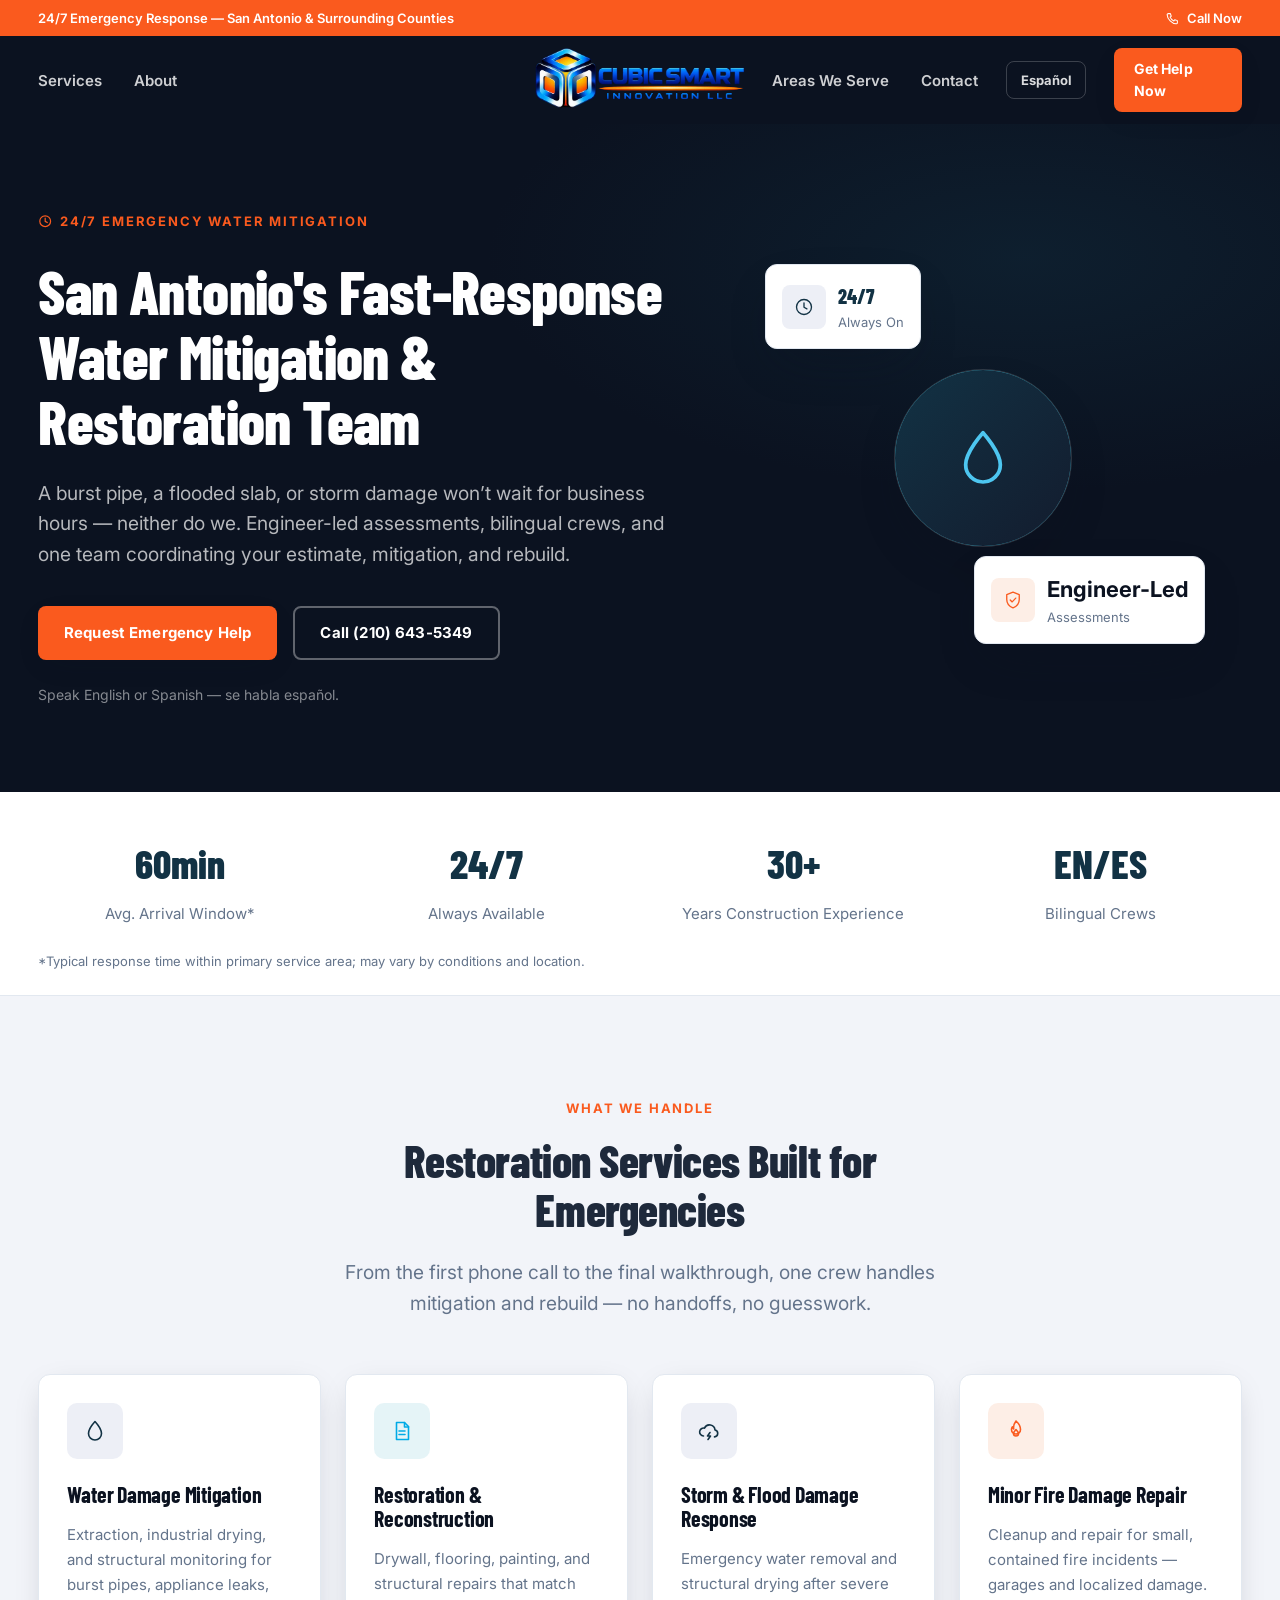
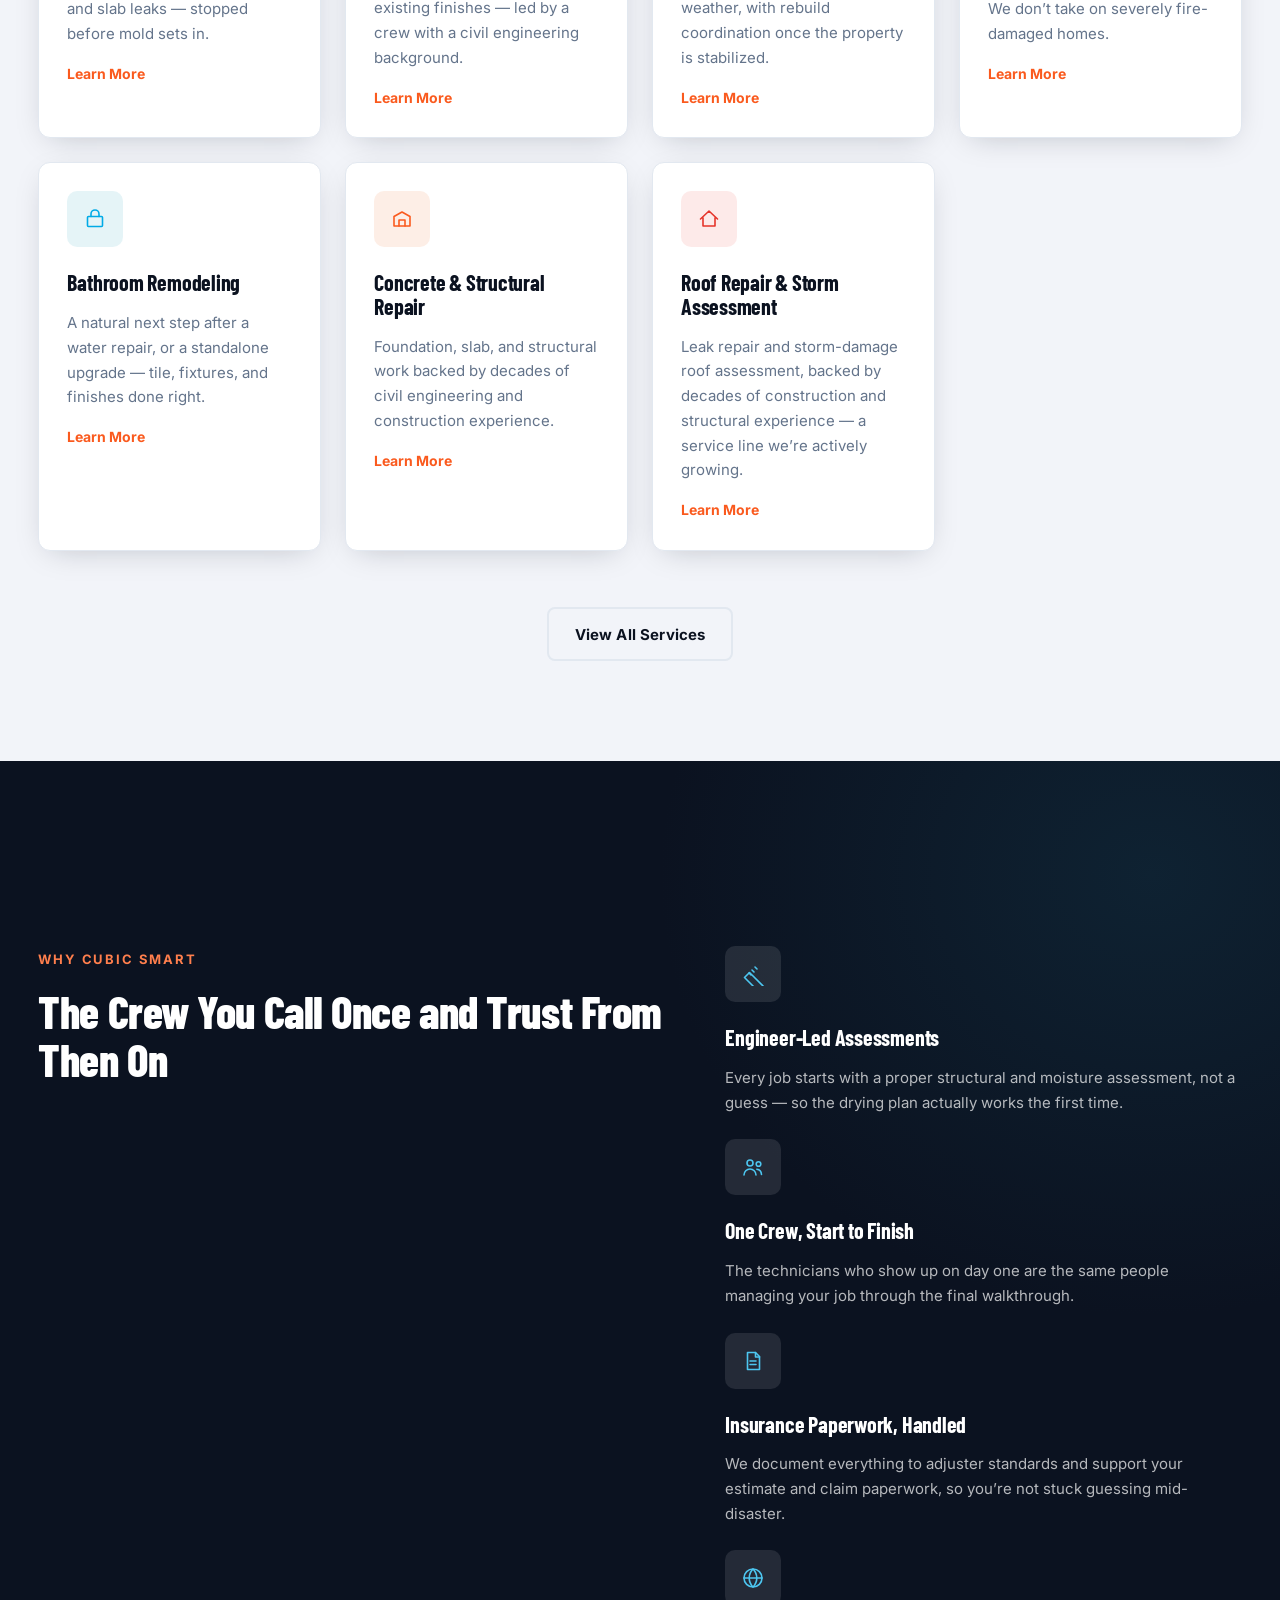
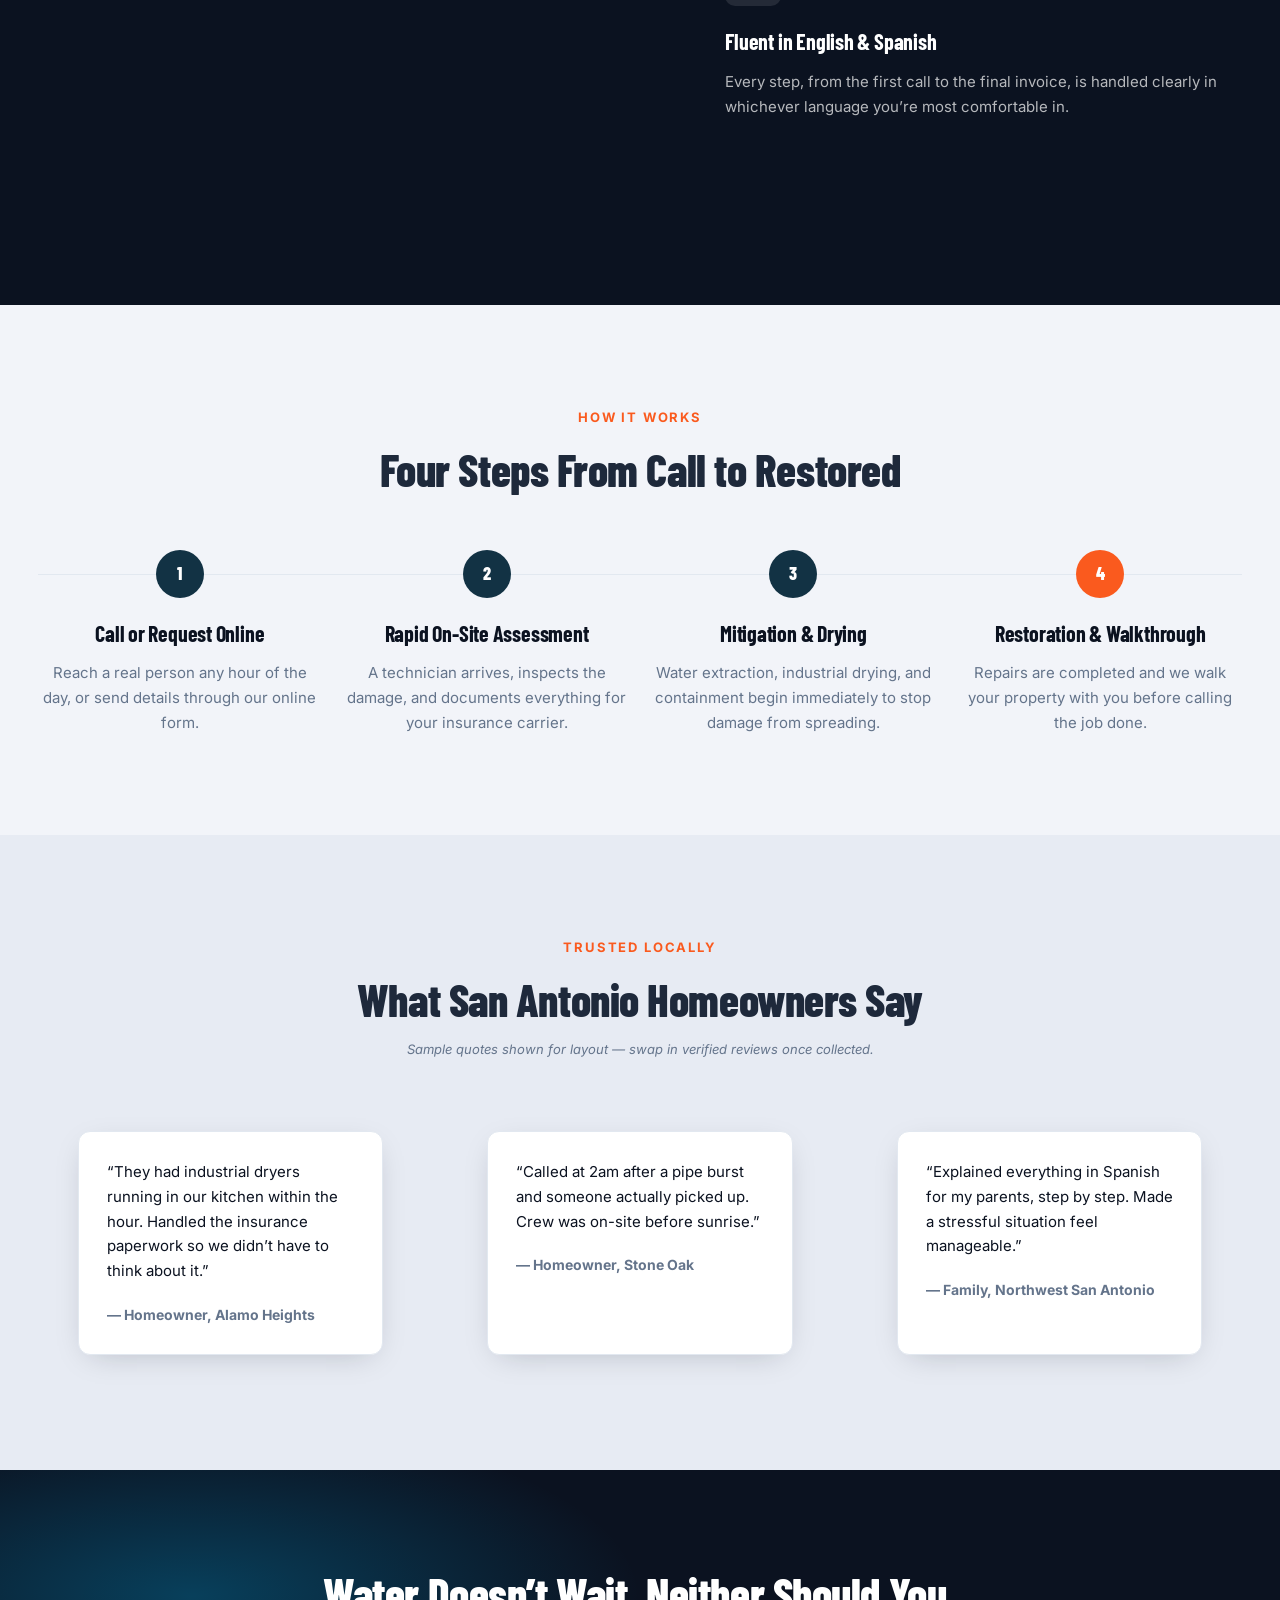
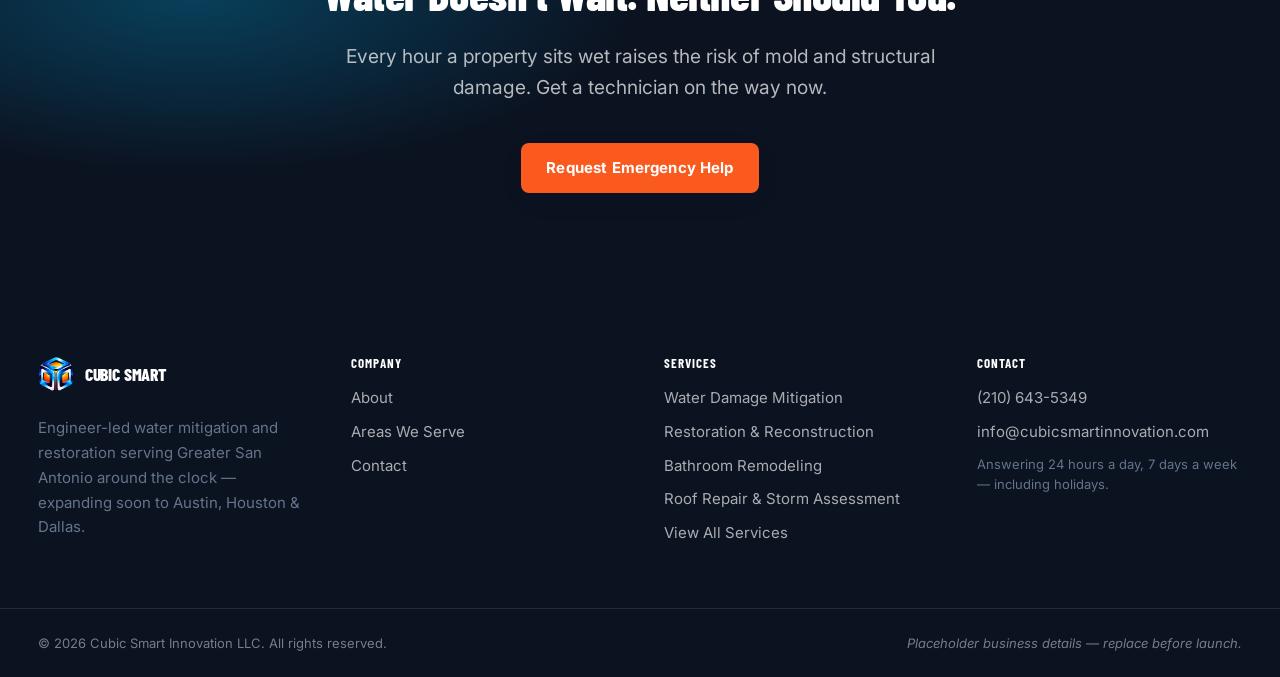
==== index.html @ fdb6691d "Visual design pass: less-flat Services/About pages, per-card Learn More links - About page: replace " ====
<!doctype html>
<html lang="en">
<head>
  <meta charset="UTF-8" />
  <meta name="viewport" content="width=device-width, initial-scale=1.0" />
  <title>Cubic Smart Innovation LLC | 24/7 Water Damage Response in San Antonio, TX</title>
  <meta name="description" content="Emergency water damage mitigation and restoration in San Antonio, TX, expanding soon to Austin, Houston &amp; Dallas. Engineer-led crews, bilingual, available 24/7." />
  <link rel="icon" href="data:image/svg+xml,%3Csvg xmlns='http://www.w3.org/2000/svg' viewBox='0 0 24 24'%3E%3Crect width='24' height='24' rx='5' fill='%230B1220'/%3E%3Cpath d='M12 3s6 6.7 6 11a6 6 0 1 1-12 0c0-4.3 6-11 6-11Z' fill='%2300AAE6'/%3E%3C/svg%3E" />
  <meta property="og:image" content="assets/brand/cubic-smart-lockup-main-web.webp" />
  <link rel="preconnect" href="https://fonts.googleapis.com" />
  <link rel="preconnect" href="https://fonts.gstatic.com" crossorigin />
  <link href="https://fonts.googleapis.com/css2?family=Barlow+Condensed:wght@500;600;700;800&family=Inter:wght@400;500;600;700;800&display=swap" rel="stylesheet" />
  <link rel="stylesheet" href="src/style.css?v=7" />
  <script type="module" src="src/js/main.js"></script>
</head>
<body>

  <a href="#main" class="skip-link">Skip to content</a>

  <!-- ============ HEADER ============ -->
  <header data-site-header class="site-header">
    <div class="top-bar hide-mobile">
      <div class="container top-bar-inner">
        <span data-i18n="bar.text">24/7 Emergency Response — San Antonio &amp; Surrounding Counties</span>
        <a href="tel:+12106435349">
          <svg viewBox="0 0 24 24" fill="none" stroke="currentColor" stroke-width="1.8" stroke-linecap="round" stroke-linejoin="round"><path d="M4 4.5h3.5L9 9l-2 1.5a12 12 0 0 0 6.5 6.5L15 15l4.5 1.5V20a2 2 0 0 1-2 2C10.5 22 2 13.5 2 6.5a2 2 0 0 1 2-2Z"/></svg>
          <span data-i18n="bar.cta">Call Now</span>
        </a>
      </div>
    </div>

    <div class="container nav-row nav-row--split">
      <nav class="nav-links nav-links--left">
        <a href="services.html" data-i18n="nav.services">Services</a>
        <a href="about.html" data-i18n="nav.about">About</a>
      </nav>

      <a href="index.html" class="brand brand--center" aria-current="page">
        <span class="brand-mark brand-mark--logo brand-mark--center">
          <img src="assets/brand/cubic-smart-lockup-main-web.webp" alt="Cubic Smart Innovation LLC" width="640" height="213" />
        </span>
      </a>

      <div class="nav-right">
        <nav class="nav-links nav-links--right">
          <a href="areas.html" data-i18n="nav.areas">Areas We Serve</a>
          <a href="contact.html" data-i18n="nav.contact">Contact</a>
        </nav>
        <button type="button" data-lang-toggle class="lang-toggle hide-until-desktop">Español</button>
        <a href="contact.html" class="btn btn-primary btn-sm hide-until-desktop" data-i18n="nav.cta">Get Help Now</a>
        <button type="button" data-nav-toggle aria-expanded="false" aria-label="Menu" class="nav-toggle">
          <svg data-nav-icon-open viewBox="0 0 24 24" fill="none" stroke="currentColor" stroke-width="1.8" stroke-linecap="round" stroke-linejoin="round"><path d="M4 6.5h16M4 12h16M4 17.5h16"/></svg>
          <svg data-nav-icon-close class="hidden" viewBox="0 0 24 24" fill="none" stroke="currentColor" stroke-width="1.8" stroke-linecap="round" stroke-linejoin="round"><path d="m5 5 14 14M19 5 5 19"/></svg>
        </button>
      </div>
    </div>

    <div data-nav-menu class="container mobile-menu">
      <a href="index.html" aria-current="page" data-i18n="nav.home">Home</a>
      <a href="services.html" data-i18n="nav.services">Services</a>
      <a href="about.html" data-i18n="nav.about">About</a>
      <a href="areas.html" data-i18n="nav.areas">Areas We Serve</a>
      <a href="contact.html" data-i18n="nav.contact">Contact</a>
      <div class="mobile-menu-actions">
        <button type="button" data-lang-toggle class="btn btn-outline-dark btn-sm">Español</button>
        <a href="contact.html" class="btn btn-primary btn-sm" data-i18n="nav.cta">Get Help Now</a>
      </div>
    </div>
  </header>

  <main id="main">
    <!-- ============ HERO ============ -->
    <section class="hero">
      <div class="hero-glow"></div>
      <div class="container hero-grid">
        <div>
          <span class="eyebrow hero-anim hero-anim--1">
            <svg viewBox="0 0 24 24" fill="none" stroke="currentColor" stroke-width="2" stroke-linecap="round" stroke-linejoin="round"><circle cx="12" cy="12" r="9"/><path d="M12 7v5.3l3.5 2"/></svg>
            <span data-i18n="home.hero.eyebrow">24/7 Emergency Water Mitigation</span>
          </span>
          <h1 class="h1 text-white mt-3 hero-anim hero-anim--2" data-i18n="home.hero.title">
            San Antonio's Fast-Response Water Mitigation &amp; Restoration Team
          </h1>
          <p class="lead on-dark max-w-content mt-3 hero-anim hero-anim--3" data-i18n="home.hero.subtitle">
            A burst pipe, a flooded slab, or storm damage won't wait for business hours — neither do we. Engineer-led assessments, bilingual crews, and one team coordinating your estimate, mitigation, and rebuild.
          </p>
          <div class="hero-ctas hero-anim hero-anim--4">
            <a href="contact.html" class="btn btn-primary" data-i18n="home.hero.ctaPrimary">Request Emergency Help</a>
            <a href="tel:+12106435349" class="btn btn-outline" data-i18n="home.hero.ctaSecondary">Call (210) 643-5349</a>
          </div>
          <p class="hero-note hero-anim hero-anim--5" data-i18n="home.hero.note">Speak English or Spanish — se habla español.</p>
        </div>

        <div class="hero-visual hero-anim hero-anim--5">
          <div class="ripple-stage">
            <div class="ripple"></div>
            <div class="ripple"></div>
            <div class="ripple"></div>
            <div class="ripple-core">
              <svg viewBox="0 0 24 24" fill="none" stroke="currentColor" stroke-width="1.4" stroke-linecap="round" stroke-linejoin="round"><path d="M12 2.5s6.5 7.2 6.5 12a6.5 6.5 0 1 1-13 0c0-4.8 6.5-12 6.5-12Z"/></svg>
            </div>
          </div>
          <div class="floating-badge floating-badge--top">
            <span class="service-icon service-icon-sm">
              <svg viewBox="0 0 24 24" fill="none" stroke="currentColor" stroke-width="1.6" stroke-linecap="round" stroke-linejoin="round"><circle cx="12" cy="12" r="9"/><path d="M12 7v5.3l3.5 2"/></svg>
            </span>
            <div>
              <div class="stat-value">24/7</div>
              <div class="small-muted">Always On</div>
            </div>
          </div>
          <div class="floating-badge floating-badge--bottom">
            <span class="service-icon service-icon-sm service-icon--orange">
              <svg viewBox="0 0 24 24" fill="none" stroke="currentColor" stroke-width="1.6" stroke-linecap="round" stroke-linejoin="round"><path d="M12 2.5 19.5 5.5v6c0 5.2-3.4 8.4-7.5 10-4.1-1.6-7.5-4.8-7.5-10v-6L12 2.5Z"/><path d="m8.7 12 2.3 2.3 4.3-4.6"/></svg>
            </span>
            <div>
              <div class="h3 text-ink" data-i18n="home.hero.badge.title">Engineer-Led</div>
              <div class="small-muted" data-i18n="home.hero.badge.sub">Assessments</div>
            </div>
          </div>
        </div>
      </div>
    </section>

    <!-- ============ TRUST BAR ============ -->
    <section class="section-border-b" style="background:white;">
      <div class="container">
        <div class="grid grid-4" data-reveal-group style="padding-block: 2.5rem 1.5rem;">
          <div class="text-center">
            <div class="stat-value"><span data-counter="60min">0min</span></div>
            <div class="body-muted mt-1" data-i18n="home.trust.response">Avg. Arrival Window*</div>
          </div>
          <div class="text-center">
            <div class="stat-value">24/7</div>
            <div class="body-muted mt-1" data-i18n="home.trust.available">Always Available</div>
          </div>
          <div class="text-center">
            <div class="stat-value"><span data-counter="30+">0</span></div>
            <div class="body-muted mt-1" data-i18n="home.trust.experience">Years Construction Experience</div>
          </div>
          <div class="text-center">
            <div class="stat-value">EN/ES</div>
            <div class="body-muted mt-1" data-i18n="home.trust.bilingual">Bilingual Crews</div>
          </div>
        </div>
        <p class="small-muted" style="padding-block: 0 1.5rem;" data-i18n="home.trust.footnote">*Typical response time within primary service area; may vary by conditions and location.</p>
      </div>
    </section>

    <!-- ============ SERVICES PREVIEW ============ -->
    <section class="section">
      <div class="container">
        <div class="reveal text-center mx-auto max-w-content">
          <span class="eyebrow" data-i18n="home.services.eyebrow">What We Handle</span>
          <h2 class="h2 mt-2" data-i18n="home.services.title">Restoration Services Built for Emergencies</h2>
          <p class="lead mt-3" data-i18n="home.services.subtitle">From the first phone call to the final walkthrough, one crew handles mitigation and rebuild — no handoffs, no guesswork.</p>
        </div>

        <div class="grid grid-3 mt-6" data-reveal-group>
          <div class="card">
            <span class="service-icon"><svg viewBox="0 0 24 24" fill="none" stroke="currentColor" stroke-width="1.6" stroke-linecap="round" stroke-linejoin="round"><path d="M12 2.5s6.5 7.2 6.5 12a6.5 6.5 0 1 1-13 0c0-4.8 6.5-12 6.5-12Z"/></svg></span>
            <h3 class="h3 text-ink mt-3" data-i18n="services.water.title">Water Damage Mitigation</h3>
            <p class="body-muted mt-2" data-i18n="services.water.body">Extraction, industrial drying, and structural monitoring for burst pipes, appliance leaks, and slab leaks — stopped before mold sets in.</p>
            <a href="services.html#water" class="card-link" data-i18n="services.learnMoreShort">Learn More <svg viewBox="0 0 24 24" fill="none" stroke="currentColor" stroke-width="2" stroke-linecap="round" stroke-linejoin="round"><path d="M5 12h14M13 6l6 6-6 6"/></svg></a>
          </div>
          <div class="card">
            <span class="service-icon service-icon--cyan"><svg viewBox="0 0 24 24" fill="none" stroke="currentColor" stroke-width="1.6" stroke-linecap="round" stroke-linejoin="round"><path d="M6.5 3.5h8l4 4v13h-12v-17Z"/><path d="M14.5 3.5V8h4M9 12h6M9 15.5h6"/></svg></span>
            <h3 class="h3 text-ink mt-3" data-i18n="services.restoration.title">Restoration &amp; Reconstruction</h3>
            <p class="body-muted mt-2" data-i18n="services.restoration.body">Drywall, flooring, painting, and structural repairs that match existing finishes — led by a crew with a civil engineering background.</p>
            <a href="services.html#restoration" class="card-link" data-i18n="services.learnMoreShort">Learn More <svg viewBox="0 0 24 24" fill="none" stroke="currentColor" stroke-width="2" stroke-linecap="round" stroke-linejoin="round"><path d="M5 12h14M13 6l6 6-6 6"/></svg></a>
          </div>
          <div class="card">
            <span class="service-icon"><svg viewBox="0 0 24 24" fill="none" stroke="currentColor" stroke-width="1.6" stroke-linecap="round" stroke-linejoin="round"><path d="M6.5 17a4 4 0 1 1 1-7.9A5.5 5.5 0 0 1 18 11a3.5 3.5 0 0 1-.5 6.9"/><path d="M13 13.5 10.5 17h3L11 20.5"/></svg></span>
            <h3 class="h3 text-ink mt-3" data-i18n="services.storm.title">Storm &amp; Flood Damage Response</h3>
            <p class="body-muted mt-2" data-i18n="services.storm.body">Emergency water removal and structural drying after severe weather, with rebuild coordination once the property is stabilized.</p>
            <a href="services.html#storm" class="card-link" data-i18n="services.learnMoreShort">Learn More <svg viewBox="0 0 24 24" fill="none" stroke="currentColor" stroke-width="2" stroke-linecap="round" stroke-linejoin="round"><path d="M5 12h14M13 6l6 6-6 6"/></svg></a>
          </div>
          <div class="card">
            <span class="service-icon service-icon--orange"><svg viewBox="0 0 24 24" fill="none" stroke="currentColor" stroke-width="1.6" stroke-linecap="round" stroke-linejoin="round"><path d="M12 2s4.5 4 4.5 8.5a4.5 4.5 0 0 1-9 0c0-1 .3-1.9.8-2.7C9 9 9.7 10 9.7 10S9 6 12 2Z"/><path d="M9.5 14.5a2.5 2.5 0 0 0 5 0c0-1.4-1.2-2.6-2.5-4-1.3 1.4-2.5 2.6-2.5 4Z"/></svg></span>
            <h3 class="h3 text-ink mt-3" data-i18n="services.fire.title">Minor Fire Damage Repair</h3>
            <p class="body-muted mt-2" data-i18n="services.fire.body">Cleanup and repair for small, contained fire incidents — garages and localized damage. We don't take on severely fire-damaged homes.</p>
            <a href="services.html#fire" class="card-link" data-i18n="services.learnMoreShort">Learn More <svg viewBox="0 0 24 24" fill="none" stroke="currentColor" stroke-width="2" stroke-linecap="round" stroke-linejoin="round"><path d="M5 12h14M13 6l6 6-6 6"/></svg></a>
          </div>
          <div class="card">
            <span class="service-icon service-icon--cyan"><svg viewBox="0 0 24 24" fill="none" stroke="currentColor" stroke-width="1.6" stroke-linecap="round" stroke-linejoin="round"><rect x="4.5" y="9.5" width="15" height="10" rx="1"/><path d="M8 9.5V7a4 4 0 0 1 8 0v2.5"/></svg></span>
            <h3 class="h3 text-ink mt-3" data-i18n="services.remodel.title">Bathroom Remodeling</h3>
            <p class="body-muted mt-2" data-i18n="services.remodel.body">A natural next step after a water repair, or a standalone upgrade — tile, fixtures, and finishes done right.</p>
            <a href="services.html#remodel" class="card-link" data-i18n="services.learnMoreShort">Learn More <svg viewBox="0 0 24 24" fill="none" stroke="currentColor" stroke-width="2" stroke-linecap="round" stroke-linejoin="round"><path d="M5 12h14M13 6l6 6-6 6"/></svg></a>
          </div>
          <div class="card">
            <span class="service-icon service-icon--orange"><svg viewBox="0 0 24 24" fill="none" stroke="currentColor" stroke-width="1.6" stroke-linecap="round" stroke-linejoin="round"><path d="M4 19V9.5L12 5l8 4.5V19H4Z"/><path d="M9 19v-6h6v6"/></svg></span>
            <h3 class="h3 text-ink mt-3" data-i18n="services.concrete.title">Concrete &amp; Structural Repair</h3>
            <p class="body-muted mt-2" data-i18n="services.concrete.body">Foundation, slab, and structural work backed by decades of civil engineering and construction experience.</p>
            <a href="services.html#concrete" class="card-link" data-i18n="services.learnMoreShort">Learn More <svg viewBox="0 0 24 24" fill="none" stroke="currentColor" stroke-width="2" stroke-linecap="round" stroke-linejoin="round"><path d="M5 12h14M13 6l6 6-6 6"/></svg></a>
          </div>
          <div class="card">
            <span class="service-icon service-icon--red"><svg viewBox="0 0 24 24" fill="none" stroke="currentColor" stroke-width="1.6" stroke-linecap="round" stroke-linejoin="round"><path d="M3.5 12 12 4l8.5 8M6 10.5V19h12v-8.5" /></svg></span>
            <h3 class="h3 text-ink mt-3" data-i18n="services.roofing.title">Roof Repair &amp; Storm Assessment</h3>
            <p class="body-muted mt-2" data-i18n="services.roofing.body">Leak repair and storm-damage roof assessment, backed by decades of construction and structural experience — a service line we're actively growing.</p>
            <a href="services.html#roofing" class="card-link" data-i18n="services.learnMoreShort">Learn More <svg viewBox="0 0 24 24" fill="none" stroke="currentColor" stroke-width="2" stroke-linecap="round" stroke-linejoin="round"><path d="M5 12h14M13 6l6 6-6 6"/></svg></a>
          </div>
        </div>

        <div class="reveal text-center mt-6">
          <a href="services.html" class="btn btn-outline-dark" data-i18n="home.services.linkAll">View All Services</a>
        </div>
      </div>
    </section>

    <!-- ============ WHY CHOOSE US ============ -->
    <section class="section section-dark" style="position:relative; overflow:hidden;">
      <div class="hero-glow" style="background: radial-gradient(55% 55% at 90% 10%, var(--color-navy) 0%, transparent 70%); opacity:0.5;"></div>
      <div class="container hero-grid" style="align-items:start; position:relative;">
        <div class="reveal">
          <span class="eyebrow" data-i18n="home.why.eyebrow">Why Cubic Smart</span>
          <h2 class="h2 mt-2 text-white" data-i18n="home.why.title">The Crew You Call Once and Trust From Then On</h2>
        </div>
        <div class="grid grid-2" data-reveal-group>
          <div>
            <span class="service-icon service-icon--on-dark"><svg viewBox="0 0 24 24" fill="none" stroke="currentColor" stroke-width="1.6" stroke-linecap="round" stroke-linejoin="round"><path d="m3.5 15.5 5-5 15 15-5 5-15-15Z"/><path d="m8 11 2 2M11 8l2 2M14 5l2 2"/></svg></span>
            <h3 class="h3 text-white mt-3" data-i18n="home.why.p1.title">Engineer-Led Assessments</h3>
            <p class="body-muted on-dark mt-2" data-i18n="home.why.p1.body">Every job starts with a proper structural and moisture assessment, not a guess — so the drying plan actually works the first time.</p>
          </div>
          <div>
            <span class="service-icon service-icon--on-dark"><svg viewBox="0 0 24 24" fill="none" stroke="currentColor" stroke-width="1.6" stroke-linecap="round" stroke-linejoin="round"><circle cx="9" cy="8" r="3"/><path d="M3 20c0-3.3 2.7-6 6-6s6 2.7 6 6"/><circle cx="17.5" cy="9" r="2.3"/><path d="M15.8 14.2c2.5.3 4.5 2.4 4.7 5.3"/></svg></span>
            <h3 class="h3 text-white mt-3" data-i18n="home.why.p2.title">One Crew, Start to Finish</h3>
            <p class="body-muted on-dark mt-2" data-i18n="home.why.p2.body">The technicians who show up on day one are the same people managing your job through the final walkthrough.</p>
          </div>
          <div>
            <span class="service-icon service-icon--on-dark"><svg viewBox="0 0 24 24" fill="none" stroke="currentColor" stroke-width="1.6" stroke-linecap="round" stroke-linejoin="round"><path d="M6.5 3.5h8l4 4v13h-12v-17Z"/><path d="M14.5 3.5V8h4M9 12h6M9 15.5h6"/></svg></span>
            <h3 class="h3 text-white mt-3" data-i18n="home.why.p3.title">Insurance Paperwork, Handled</h3>
            <p class="body-muted on-dark mt-2" data-i18n="home.why.p3.body">We document everything to adjuster standards and support your estimate and claim paperwork, so you're not stuck guessing mid-disaster.</p>
          </div>
          <div>
            <span class="service-icon service-icon--on-dark"><svg viewBox="0 0 24 24" fill="none" stroke="currentColor" stroke-width="1.6" stroke-linecap="round" stroke-linejoin="round"><circle cx="12" cy="12" r="9"/><path d="M3 12h18M12 3c2.5 2.6 3.8 5.8 3.8 9s-1.3 6.4-3.8 9c-2.5-2.6-3.8-5.8-3.8-9S9.5 5.6 12 3Z"/></svg></span>
            <h3 class="h3 text-white mt-3" data-i18n="home.why.p4.title">Fluent in English &amp; Spanish</h3>
            <p class="body-muted on-dark mt-2" data-i18n="home.why.p4.body">Every step, from the first call to the final invoice, is handled clearly in whichever language you're most comfortable in.</p>
          </div>
        </div>
      </div>
    </section>

    <!-- ============ PROCESS ============ -->
    <section class="section">
      <div class="container">
        <div class="reveal text-center mx-auto max-w-content">
          <span class="eyebrow" data-i18n="home.process.eyebrow">How It Works</span>
          <h2 class="h2 mt-2" data-i18n="home.process.title">Four Steps From Call to Restored</h2>
        </div>
        <div class="grid grid-4 process-grid mt-6" data-reveal-group>
          <div class="process-line"></div>
          <div class="process-step">
            <div class="process-num">1</div>
            <h3 class="h3 text-ink mt-3" data-i18n="home.process.s1.title">Call or Request Online</h3>
            <p class="body-muted mt-2" data-i18n="home.process.s1.body">Reach a real person any hour of the day, or send details through our online form.</p>
          </div>
          <div class="process-step">
            <div class="process-num">2</div>
            <h3 class="h3 text-ink mt-3" data-i18n="home.process.s2.title">Rapid On-Site Assessment</h3>
            <p class="body-muted mt-2" data-i18n="home.process.s2.body">A technician arrives, inspects the damage, and documents everything for your insurance carrier.</p>
          </div>
          <div class="process-step">
            <div class="process-num">3</div>
            <h3 class="h3 text-ink mt-3" data-i18n="home.process.s3.title">Mitigation &amp; Drying</h3>
            <p class="body-muted mt-2" data-i18n="home.process.s3.body">Water extraction, industrial drying, and containment begin immediately to stop damage from spreading.</p>
          </div>
          <div class="process-step">
            <div class="process-num process-num--accent">4</div>
            <h3 class="h3 text-ink mt-3" data-i18n="home.process.s4.title">Restoration &amp; Walkthrough</h3>
            <p class="body-muted mt-2" data-i18n="home.process.s4.body">Repairs are completed and we walk your property with you before calling the job done.</p>
          </div>
        </div>
      </div>
    </section>

    <!-- ============ TESTIMONIALS ============ -->
    <section class="section section-dim">
      <div class="container">
        <div class="reveal text-center mx-auto max-w-content">
          <span class="eyebrow" data-i18n="home.testimonials.eyebrow">Trusted Locally</span>
          <h2 class="h2 mt-2" data-i18n="home.testimonials.title">What San Antonio Homeowners Say</h2>
          <p class="small-muted italic mt-2" data-i18n="home.testimonials.note">Sample quotes shown for layout — swap in verified reviews once collected.</p>
        </div>
        <div class="grid grid-3 mt-6" data-reveal-group>
          <blockquote class="card testimonial">
            <p data-i18n="home.testimonials.q1">"They had industrial dryers running in our kitchen within the hour. Handled the insurance paperwork so we didn't have to think about it."</p>
            <footer data-i18n="home.testimonials.a1">— Homeowner, Alamo Heights</footer>
          </blockquote>
          <blockquote class="card testimonial">
            <p data-i18n="home.testimonials.q2">"Called at 2am after a pipe burst and someone actually picked up. Crew was on-site before sunrise."</p>
            <footer data-i18n="home.testimonials.a2">— Homeowner, Stone Oak</footer>
          </blockquote>
          <blockquote class="card testimonial">
            <p data-i18n="home.testimonials.q3">"Explained everything in Spanish for my parents, step by step. Made a stressful situation feel manageable."</p>
            <footer data-i18n="home.testimonials.a3">— Family, Northwest San Antonio</footer>
          </blockquote>
        </div>
      </div>
    </section>

    <!-- ============ FINAL CTA ============ -->
    <section class="section section-dark" style="position:relative; overflow:hidden;">
      <div class="hero-glow" style="background: radial-gradient(50% 60% at 15% 30%, var(--color-cyan) 0%, transparent 70%); opacity:0.3;"></div>
      <div class="container reveal text-center" style="position:relative;">
        <h2 class="h2 text-white" data-i18n="home.cta.title">Water Doesn't Wait. Neither Should You.</h2>
        <p class="lead on-dark mx-auto max-w-content mt-3" data-i18n="home.cta.body">Every hour a property sits wet raises the risk of mold and structural damage. Get a technician on the way now.</p>
        <div class="mt-5">
          <a href="contact.html" class="btn btn-primary" data-i18n="home.cta.button">Request Emergency Help</a>
        </div>
      </div>
    </section>
  </main>

  <!-- ============ FOOTER ============ -->
  <footer class="site-footer">
    <div class="container footer-grid">
      <div>
        <a href="index.html" class="brand">
          <span class="brand-mark brand-mark--logo" style="width:36px;height:36px;">
            <img src="assets/brand/cubic-smart-icon-web.webp" alt="Cubic Smart Innovation LLC" width="256" height="251" />
          </span>
          <span class="brand-name-main" style="font-size:1.1rem;">CUBIC SMART</span>
        </a>
        <p class="body-muted mt-3" style="max-width:22rem;" data-i18n="footer.tagline">Engineer-led water mitigation and restoration serving Greater San Antonio around the clock — expanding soon to Austin, Houston &amp; Dallas.</p>
      </div>
      <div>
        <h4 class="footer-heading" data-i18n="footer.company">Company</h4>
        <ul class="footer-links">
          <li><a href="about.html" data-i18n="nav.about">About</a></li>
          <li><a href="areas.html" data-i18n="nav.areas">Areas We Serve</a></li>
          <li><a href="contact.html" data-i18n="nav.contact">Contact</a></li>
        </ul>
      </div>
      <div>
        <h4 class="footer-heading" data-i18n="footer.services">Services</h4>
        <ul class="footer-links">
          <li><a href="services.html#water" data-i18n="services.water.title">Water Damage Mitigation</a></li>
          <li><a href="services.html#restoration" data-i18n="services.restoration.title">Restoration &amp; Reconstruction</a></li>
          <li><a href="services.html#remodel" data-i18n="services.remodel.title">Bathroom Remodeling</a></li>
          <li><a href="services.html#roofing" data-i18n="services.roofing.title">Roof Repair &amp; Storm Assessment</a></li>
          <li><a href="services.html" data-i18n="home.services.linkAll">View All Services</a></li>
        </ul>
      </div>
      <div>
        <h4 class="footer-heading" data-i18n="footer.contact">Contact</h4>
        <ul class="footer-links">
          <li><a href="tel:+12106435349">(210) 643-5349</a></li>
          <li><a href="mailto:info@cubicsmartinnovation.com">info@cubicsmartinnovation.com</a></li>
          <li class="small-muted" data-i18n="footer.hours">Answering 24 hours a day, 7 days a week — including holidays.</li>
        </ul>
      </div>
    </div>
    <div class="footer-bottom">
      <div class="container footer-bottom-inner">
        <span>&copy; <span data-current-year>2026</span> Cubic Smart Innovation LLC. <span data-i18n="footer.rights">All rights reserved.</span></span>
        <span class="italic" data-i18n="footer.placeholder">Placeholder business details — replace before launch.</span>
      </div>
    </div>
  </footer>

</body>
</html>
---- src/style.css ----
/* ==========================================================================
   Cubic Smart Innovation LLC — plain, dependency-free CSS.
   No build step, no CDN. Fluid responsive layout leans on clamp() and
   auto-fit grids so most components need zero breakpoint-specific rules.

   Brand colors sampled directly from Brand_Assets logo files:
   core orange #FA5A1E, cyan #00AAE6 (used site-wide). --color-navy is
   repurposed as a dark neutral for structural UI (stat numbers, default
   icons) rather than introducing an off-brand third hue.

   The four-division logo system (Construction/Roofing/Restoration/Water
   Mitigation) adds a per-division underline accent on top of that base
   palette — --color-division-* below, used only on the Services page to
   tell the divisions apart, not as new site-wide brand colors.
   ========================================================================== */

:root {
  --font-display: 'Barlow Condensed', 'Inter', sans-serif;
  --font-body: 'Inter', system-ui, -apple-system, sans-serif;

  --color-ink: #0B1220;
  --color-ink-soft: #131C2E;
  --color-navy: #123244;
  --color-navy-light: #00AAE6;
  --color-cyan: #00AAE6;
  --color-cyan-light: #4DC6F0;
  --color-orange: #FA5A1E;
  --color-orange-light: #FF7F4D;
  --color-alert: #DC2626;

  --color-paper: #F2F4F9;
  --color-paper-dim: #E7EBF3;
  --color-line: #E2E8F0;
  --color-muted: #64748B;
  --color-body: #1E293B;
  --color-white: #FFFFFF;

  /* Division accent colors — Services page only, matches each division's logo underline */
  --color-division-construction: #FA5A1E;
  --color-division-roofing: #E5342A;
  --color-division-restoration: #3FA535;
  --color-division-water: #00AAE6;

  --shadow-soft: 0 8px 30px -12px rgba(11, 18, 32, 0.25);
  --shadow-lift: 0 20px 50px -18px rgba(11, 18, 32, 0.45);

  --space-section: clamp(4rem, 3rem + 4vw, 7rem);
  --radius: 12px;
}

/* ---------- Reset ---------- */
*, *::before, *::after { box-sizing: border-box; }
html { scroll-behavior: smooth; }
body {
  margin: 0;
  font-family: var(--font-body);
  background: var(--color-paper);
  color: var(--color-body);
  -webkit-font-smoothing: antialiased;
  line-height: 1.55;
}
img, svg { display: block; max-width: 100%; }
a { color: inherit; text-decoration: none; }
button { font: inherit; color: inherit; background: none; border: none; }
ul { list-style: none; margin: 0; padding: 0; }
h1, h2, h3, h4 { margin: 0; font-family: var(--font-display); letter-spacing: -0.01em; line-height: 1.08; }
p { margin: 0; }
::selection { background: var(--color-orange); color: white; }
:focus-visible { outline: 2px solid var(--color-orange); outline-offset: 3px; }

.skip-link {
  position: absolute; left: -9999px; top: 0; z-index: 100;
  background: var(--color-orange); color: white;
  padding: 0.75rem 1.25rem; border-radius: 8px; font-weight: 700;
}
.skip-link:focus { left: 1rem; top: 1rem; }

@media (prefers-reduced-motion: reduce) {
  html { scroll-behavior: auto; }
  *, *::before, *::after {
    animation-duration: 0.01ms !important;
    animation-iteration-count: 1 !important;
    transition-duration: 0.01ms !important;
    scroll-behavior: auto !important;
  }
}

/* ---------- Layout helpers ---------- */
.container {
  width: 100%;
  max-width: 1280px;
  margin-inline: auto;
  padding-inline: clamp(1.25rem, 3vw, 2.5rem);
}
.section { padding-block: var(--space-section); }
.section-tight { padding-block: clamp(2.5rem, 2rem + 2vw, 4rem); }
.section-dark { background: var(--color-ink); color: rgba(255,255,255,0.85); }
.section-dim { background: var(--color-paper-dim); }
.section-border-b { border-bottom: 1px solid var(--color-line); }

.stack { display: flex; flex-direction: column; }
.cluster { display: flex; flex-wrap: wrap; align-items: center; }
.flex-center { display: flex; align-items: center; justify-content: center; }
.flex-between { display: flex; align-items: center; justify-content: space-between; }
.gap-xs { gap: 0.5rem; }
.gap-sm { gap: 0.75rem; }
.gap-md { gap: 1.25rem; }
.gap-lg { gap: 2rem; }

.grid { display: grid; gap: 1.5rem; }
.grid-2 { grid-template-columns: repeat(auto-fit, minmax(260px, 1fr)); }
.grid-3 { grid-template-columns: repeat(auto-fit, minmax(280px, 1fr)); }
.grid-4 { grid-template-columns: repeat(auto-fit, minmax(200px, 1fr)); }

.text-center { text-align: center; }
.mx-auto { margin-inline: auto; }
.max-w-content { max-width: 640px; }
.max-w-lead { max-width: 720px; }

/* These visibility utilities must win regardless of component rule order below,
   since their entire job is to override another class's display at a breakpoint. */
.hide-mobile { display: none !important; }
.show-mobile { display: block !important; }
@media (min-width: 860px) {
  .hide-mobile { display: revert !important; }
  .show-mobile { display: none !important; }
}
.hide-until-desktop { display: none !important; }
@media (min-width: 1080px) {
  .hide-until-desktop { display: flex !important; }
}
.hide-from-desktop { display: flex !important; }
@media (min-width: 1080px) {
  .hide-from-desktop { display: none !important; }
}

/* ---------- Typography ---------- */
.eyebrow {
  display: inline-flex;
  align-items: center;
  gap: 0.45rem;
  font-size: 0.8125rem;
  font-weight: 700;
  text-transform: uppercase;
  letter-spacing: 0.14em;
  color: var(--color-orange);
}
.eyebrow svg { width: 0.9rem; height: 0.9rem; }
.h1 { font-size: clamp(2.4rem, 1.9rem + 2.4vw, 3.75rem); font-weight: 800; }
.h2 { font-size: clamp(1.9rem, 1.6rem + 1.5vw, 2.85rem); font-weight: 800; }
.h3 { font-size: clamp(1.15rem, 1.05rem + 0.4vw, 1.375rem); font-weight: 700; }
.lead { font-size: clamp(1.05rem, 1rem + 0.3vw, 1.2rem); color: var(--color-muted); line-height: 1.6; }
.body-muted { color: var(--color-muted); font-size: 0.9375rem; line-height: 1.65; }
.small-muted { color: var(--color-muted); font-size: 0.8125rem; }
.on-dark { color: rgba(255,255,255,0.7); }
.on-dark-strong { color: rgba(255,255,255,0.92); }
.on-dark .eyebrow, .section-dark .eyebrow { color: var(--color-orange-light); }
.text-white { color: white; }
.text-ink { color: var(--color-ink); }
.text-navy { color: var(--color-navy); }
.text-orange { color: var(--color-orange); }
.italic { font-style: italic; }

/* ---------- Buttons ---------- */
.btn {
  display: inline-flex;
  align-items: center;
  justify-content: center;
  gap: 0.5rem;
  min-height: 48px;
  padding: 0.85rem 1.6rem;
  border-radius: 8px;
  font-size: 0.9375rem;
  font-weight: 700;
  letter-spacing: 0.01em;
  cursor: pointer;
  transition: transform 180ms ease, background-color 180ms ease, border-color 180ms ease, box-shadow 180ms ease;
}
.btn-primary {
  background: var(--color-orange);
  color: white;
  box-shadow: var(--shadow-soft);
}
.btn-primary:hover { background: var(--color-orange-light); transform: translateY(-1px); }
.btn-primary:active { transform: translateY(0) scale(0.98); }
.btn-outline {
  background: transparent;
  border: 2px solid rgba(255,255,255,0.35);
  color: white;
}
.btn-outline:hover { border-color: white; background: rgba(255,255,255,0.08); }
.btn-outline-dark {
  background: transparent;
  border: 2px solid var(--color-line);
  color: var(--color-ink);
}
.btn-outline-dark:hover { border-color: var(--color-navy); background: var(--color-paper-dim); }
.btn-sm { padding: 0.65rem 1.2rem; min-height: 40px; font-size: 0.875rem; }
.btn-block { width: 100%; }

/* ---------- Cards ---------- */
.card {
  background: white;
  border: 1px solid var(--color-line);
  border-radius: var(--radius);
  padding: 1.75rem;
  box-shadow: var(--shadow-soft);
  transition: transform 200ms ease, box-shadow 200ms ease, border-color 200ms ease;
}
.card:hover { transform: translateY(-3px); box-shadow: var(--shadow-lift); border-color: rgba(250, 90, 30, 0.25); }
.card-quiet { box-shadow: none; }
/* Left accent stripe tying a service card back to its division's color —
   set --division-accent inline (or inherit it from the division-header above). */
.card--accent { border-left: 4px solid var(--division-accent, var(--color-line)); }

.card-link {
  display: inline-flex; align-items: center; gap: 0.35rem;
  margin-top: 1rem; font-size: 0.875rem; font-weight: 700;
  color: var(--color-orange); cursor: pointer;
}
.card-link svg { width: 0.9rem; height: 0.9rem; transition: transform 180ms ease; }
.card-link:hover { text-decoration: underline; }
.card-link:hover svg { transform: translateX(3px); }

.service-icon {
  display: flex;
  align-items: center;
  justify-content: center;
  width: 56px;
  height: 56px;
  border-radius: 10px;
  background: rgba(30, 58, 138, 0.08);
  color: var(--color-navy);
}
.service-icon svg { width: 24px; height: 24px; }
.service-icon-sm { width: 44px; height: 44px; border-radius: 8px; flex-shrink: 0; }
.service-icon-sm svg { width: 20px; height: 20px; }
.service-icon--orange { background: rgba(234, 88, 12, 0.1); color: var(--color-orange); }
/* Compound selector (not a bare modifier) so this reliably beats .service-icon's own
   rule regardless of source order — for an icon sitting directly on a dark section
   background, not inside a white .card (which keeps its normal tint either way). */
.service-icon.service-icon--on-dark { background: rgba(255,255,255,0.1); color: var(--color-cyan-light); }
.service-icon--cyan { background: rgba(8, 145, 178, 0.1); color: var(--color-cyan); }
.service-icon--green { background: rgba(63, 165, 53, 0.1); color: var(--color-division-restoration); }
.service-icon--red { background: rgba(229, 52, 42, 0.1); color: var(--color-division-roofing); }

/* Division section header — Services page. Pairs a division's logo lockup
   with its accent color as a divider between service-card groups. */
.division-header {
  display: flex;
  align-items: center;
  gap: 1rem;
  padding-block: 0.5rem;
  border-bottom: 3px solid var(--division-accent, var(--color-line));
  margin-bottom: 1.75rem;
}
.division-header img { height: 48px; width: auto; }
.division-header-text { display: flex; flex-direction: column; }
.division-header-name { font-family: var(--font-display); font-size: 1.35rem; font-weight: 800; color: var(--color-ink); }
.division-header-tag { font-size: 0.8125rem; color: var(--color-muted); }

.stat-value { font-family: var(--font-display); font-size: clamp(2rem, 1.7rem + 1vw, 2.5rem); font-weight: 800; color: var(--color-navy); }

/* ---------- Timeline (About page) ---------- */
.timeline { position: relative; max-width: 720px; margin-inline: auto; }
.timeline::before {
  content: ''; position: absolute; left: 90px; top: 6px; bottom: 6px;
  width: 2px; background: var(--color-line);
}
.timeline-item {
  position: relative; display: grid;
  grid-template-columns: 70px 40px 1fr; column-gap: 1rem;
  padding-bottom: 2.75rem;
}
.timeline-item:last-child { padding-bottom: 0; }
.timeline-year {
  grid-column: 1; font-family: var(--font-display); font-size: 1.25rem;
  font-weight: 800; color: var(--color-orange); text-align: right; padding-top: 0.2rem;
}
.timeline-dot {
  grid-column: 2; position: relative; z-index: 1;
  width: 16px; height: 16px; border-radius: 999px; background: var(--color-orange);
  box-shadow: 0 0 0 4px var(--color-paper), 0 0 0 6px var(--color-line);
  margin-inline: auto; margin-top: 0.4rem;
}
.timeline-body { grid-column: 3; }
@media (max-width: 640px) {
  .timeline::before { left: 7px; }
  .timeline-item { grid-template-columns: 16px 1fr; row-gap: 0.35rem; }
  .timeline-dot { grid-column: 1; grid-row: 1; margin-inline: 0; }
  .timeline-year { grid-column: 2; grid-row: 1; text-align: left; padding-top: 0; }
  .timeline-body { grid-column: 2; grid-row: 2; }
}

/* ---------- Header ---------- */
.site-header { position: sticky; top: 0; z-index: 50; background: var(--color-ink); transition: box-shadow 200ms ease; }
.site-header.is-scrolled { box-shadow: 0 12px 28px -16px rgba(0,0,0,0.55); }
.top-bar { background: var(--color-orange); color: white; }
.top-bar-inner { display: flex; align-items: center; justify-content: space-between; padding-block: 0.5rem; font-size: 0.8125rem; font-weight: 600; }
.top-bar-inner a { display: inline-flex; align-items: center; gap: 0.4rem; }
.top-bar-inner a:hover { text-decoration: underline; }
.top-bar-inner svg { width: 0.875rem; height: 0.875rem; }

.nav-row { display: flex; align-items: center; justify-content: space-between; padding-block: 1rem; }
.brand--center { justify-self: center; }
/* Compound selectors (.brand-mark.brand-mark--center, not bare .brand-mark--center) —
   the element also carries the plain .brand-mark class for base sizing/reset, and a
   bare single-class modifier has the same specificity as that base rule, so it can
   lose to it depending on source order. Chaining both classes guarantees this wins. */
.brand-mark.brand-mark--center { width: auto; height: 40px; background: none; border: none; }
.brand-mark.brand-mark--center img { width: auto; height: 100%; object-fit: contain; }
/* Centered-logo header (desktop only) — a true 3-column grid keeps the logo
   visually centered regardless of the left/right nav groups being different
   widths, the way a flex space-between never quite can. Mobile/tablet keep
   the simpler logo-left flex row above (unchanged, still has its own hamburger). */
@media (min-width: 1080px) {
  .nav-row--split { display: grid; grid-template-columns: 1fr auto 1fr; align-items: center; gap: 1.5rem; padding-block: 0.5rem; }
  .nav-row--split .nav-links--left { justify-self: start; }
  .nav-row--split .nav-right { justify-self: end; display: flex; align-items: center; gap: 1.75rem; }
  .brand-mark.brand-mark--center { height: 72px; }
}
.brand { display: flex; align-items: center; gap: 0.65rem; }
.brand-mark {
  display: flex; align-items: center; justify-content: center;
  width: 40px; height: 40px; border-radius: 8px;
  background: rgba(255,255,255,0.06);
  border: 1px solid rgba(255,255,255,0.12);
  flex-shrink: 0;
}
.brand-mark svg { width: 68%; height: 68%; }
/* Logo art is true alpha-transparent PNG/WebP — no plate needed, it sits directly
   on the dark header/footer. Drop the glass-badge background/border entirely. */
.brand-mark--logo { background: none; border: none; }
.brand-mark--logo img { width: 100%; height: 100%; object-fit: contain; display: block; }
.brand-name { display: flex; flex-direction: column; line-height: 1; }
.brand-name-main { font-family: var(--font-display); font-size: 1.25rem; font-weight: 800; color: white; letter-spacing: -0.01em; }
.brand-name-sub { font-size: 0.625rem; font-weight: 600; text-transform: uppercase; letter-spacing: 0.2em; color: var(--color-cyan-light); }

.nav-links { display: none; align-items: center; gap: 2rem; font-size: 0.9375rem; font-weight: 600; color: rgba(255,255,255,0.8); }
@media (min-width: 1080px) { .nav-links { display: flex; } }
.nav-links a { transition: color 180ms ease; white-space: nowrap; }
.nav-links a:hover, .nav-links a[aria-current="page"] { color: white; }

.nav-actions { display: flex; align-items: center; gap: 0.75rem; }
.lang-toggle {
  display: inline-flex; align-items: center; gap: 0.4rem;
  border: 1px solid rgba(255,255,255,0.2); border-radius: 8px;
  padding: 0.5rem 0.85rem; font-size: 0.8125rem; font-weight: 700;
  color: rgba(255,255,255,0.85); cursor: pointer; transition: border-color 180ms ease, color 180ms ease;
}
.lang-toggle:hover { border-color: rgba(255,255,255,0.4); color: white; }
.nav-toggle {
  display: flex; align-items: center; justify-content: center;
  width: 40px; height: 40px; border-radius: 8px;
  border: 1px solid rgba(255,255,255,0.2); color: white; cursor: pointer;
}
.nav-toggle svg { width: 20px; height: 20px; }
@media (min-width: 1080px) { .nav-toggle { display: none; } }

.mobile-menu {
  display: none;
  flex-direction: column;
  gap: 0.25rem;
  border-top: 1px solid rgba(255,255,255,0.1);
  padding: 0.75rem 0 1.5rem;
}
.mobile-menu.is-open { display: flex; }
@media (min-width: 1080px) { .mobile-menu { display: none !important; } }
.mobile-menu a { padding: 0.65rem 0.25rem; font-size: 0.9375rem; font-weight: 600; color: rgba(255,255,255,0.85); border-radius: 6px; }
.mobile-menu a[aria-current="page"] { color: white; }
.mobile-menu-actions { display: flex; gap: 0.75rem; margin-top: 0.5rem; }
.mobile-menu-actions > * { flex: 1; }

/* ---------- Hero ---------- */
.hero { position: relative; overflow: hidden; background: var(--color-ink); }
.hero-glow {
  position: absolute; inset: 0; opacity: 0.4; pointer-events: none;
  background: radial-gradient(60% 50% at 80% 20%, var(--color-navy) 0%, transparent 70%);
}
.hero-grid {
  position: relative;
  display: grid;
  gap: 3.5rem;
  align-items: center;
  padding-block: clamp(3.5rem, 3rem + 3vw, 6rem);
}
@media (min-width: 980px) { .hero-grid { grid-template-columns: 1.1fr 0.9fr; } }

.hero-ctas { display: flex; flex-wrap: wrap; gap: 1rem; margin-top: 2.25rem; }
.hero-note { margin-top: 1.5rem; font-size: 0.875rem; color: rgba(255,255,255,0.5); }

.hero-visual { position: relative; width: 100%; max-width: 420px; aspect-ratio: 1; margin-inline: auto; display: none; }
@media (min-width: 620px) { .hero-visual { display: block; } }
.ripple-stage { position: absolute; inset: 0; display: flex; align-items: center; justify-content: center; }
.ripple {
  position: absolute;
  width: 176px; height: 176px;
  border: 2px solid rgba(34, 184, 214, 0.4);
  border-radius: 999px;
  animation: ripple 3.2s ease-out infinite;
}
.ripple:nth-child(2) { animation-delay: 0.9s; }
.ripple:nth-child(3) { animation-delay: 1.8s; }
@keyframes ripple {
  0% { transform: scale(0.85); opacity: 0.9; }
  100% { transform: scale(1.5); opacity: 0; }
}
.ripple-core {
  position: relative;
  width: 176px; height: 176px;
  display: flex; align-items: center; justify-content: center;
  border-radius: 999px;
  background: linear-gradient(135deg, var(--color-navy), var(--color-ink-soft));
  box-shadow: var(--shadow-lift);
  outline: 1px solid rgba(255,255,255,0.15);
}
.ripple-core svg { width: 64px; height: 64px; color: var(--color-cyan-light); }

.floating-badge {
  position: absolute;
  display: flex; align-items: center; gap: 0.75rem;
  padding: 1rem; background: white; border-radius: var(--radius);
  box-shadow: var(--shadow-lift); border: 1px solid var(--color-line);
}
.floating-badge--top { top: 1rem; left: -0.5rem; }
.floating-badge--bottom { bottom: 1.5rem; right: -0.75rem; }
.floating-badge .stat-value { font-size: 1.25rem; }

/* ---------- Process ---------- */
.process-grid { position: relative; }
.process-line { display: none; }
@media (min-width: 1080px) {
  .process-line { display: block; position: absolute; left: 0; right: 0; top: 1.5rem; height: 1px; background: var(--color-line); }
}
.process-step { position: relative; text-align: center; }
.process-num {
  position: relative; z-index: 1;
  display: flex; align-items: center; justify-content: center;
  width: 48px; height: 48px; margin-inline: auto;
  border-radius: 999px; background: var(--color-navy); color: white;
  font-family: var(--font-display); font-size: 1.125rem; font-weight: 800;
}
.process-num--accent { background: var(--color-orange); }

/* ---------- Testimonials ---------- */
.testimonial p { color: var(--color-ink); font-size: 0.9375rem; line-height: 1.65; }
.testimonial footer { margin-top: 1.25rem; font-size: 0.875rem; font-weight: 700; color: var(--color-muted); }

/* ---------- Footer ---------- */
.site-footer { background: var(--color-ink); color: rgba(255,255,255,0.65); }
.footer-grid { display: grid; gap: 3rem; padding-block: 4rem; grid-template-columns: repeat(auto-fit, minmax(200px, 1fr)); }
.footer-heading { font-size: 0.8125rem; font-weight: 700; text-transform: uppercase; letter-spacing: 0.08em; color: white; }
.footer-links { display: flex; flex-direction: column; gap: 0.65rem; margin-top: 1rem; font-size: 0.9375rem; }
.footer-links a:hover { color: white; }
.footer-bottom { border-top: 1px solid rgba(255,255,255,0.1); }
.footer-bottom-inner {
  display: flex; flex-direction: column; gap: 0.75rem;
  padding-block: 1.5rem; font-size: 0.8125rem; color: rgba(255,255,255,0.45);
}
@media (min-width: 700px) { .footer-bottom-inner { flex-direction: row; align-items: center; justify-content: space-between; } }

/* ---------- Forms ---------- */
.field { display: flex; flex-direction: column; gap: 0.4rem; }
.field label { font-size: 0.875rem; font-weight: 600; color: var(--color-ink); }
.field input, .field select, .field textarea {
  font: inherit;
  padding: 0.75rem 0.9rem;
  border: 1px solid var(--color-line);
  border-radius: 8px;
  background: white;
  color: var(--color-ink);
  min-height: 46px;
  transition: border-color 150ms ease, box-shadow 150ms ease;
}
.field textarea { min-height: 110px; resize: vertical; }
.field input:focus, .field select:focus, .field textarea:focus {
  outline: none;
  border-color: var(--color-navy);
  box-shadow: 0 0 0 3px rgba(30, 58, 138, 0.15);
}
.form-grid { display: grid; gap: 1.25rem; grid-template-columns: repeat(auto-fit, minmax(220px, 1fr)); }
.form-grid--full { grid-column: 1 / -1; }

.contact-option {
  display: flex; gap: 1rem; align-items: flex-start;
  padding: 1.5rem; border-radius: var(--radius);
  border: 1px solid var(--color-line); background: white;
}

.success-panel { text-align: center; padding: 2.5rem 1.5rem; }
.success-icon {
  display: flex; align-items: center; justify-content: center;
  width: 64px; height: 64px; margin-inline: auto;
  border-radius: 999px; background: rgba(8, 145, 178, 0.1); color: var(--color-cyan);
}
.success-icon svg { width: 28px; height: 28px; }
.hidden { display: none !important; }

/* ---------- Areas / list chips ---------- */
.chip-grid { display: grid; gap: 0.75rem; grid-template-columns: repeat(auto-fill, minmax(160px, 1fr)); }
.chip {
  display: flex; align-items: center; gap: 0.6rem;
  padding: 0.85rem 1rem; border-radius: 8px;
  border: 1px solid var(--color-line); background: white;
  font-size: 0.9375rem; font-weight: 600; color: var(--color-ink);
}
.chip svg { width: 16px; height: 16px; color: var(--color-orange); flex-shrink: 0; }

.map-placeholder {
  aspect-ratio: 16 / 9;
  border-radius: var(--radius);
  border: 1px dashed var(--color-line);
  background: var(--color-paper-dim);
  display: flex; align-items: center; justify-content: center;
  flex-direction: column; gap: 0.75rem;
  color: var(--color-muted); text-align: center; padding: 2rem;
}
.map-placeholder svg { width: 40px; height: 40px; color: var(--color-navy); }

/* ---------- Values / certs ---------- */
.cert-list { display: grid; gap: 1rem; grid-template-columns: repeat(auto-fit, minmax(240px, 1fr)); }
.cert-item { display: flex; align-items: center; gap: 0.85rem; padding: 1.1rem 1.25rem; border-radius: 10px; background: white; border: 1px solid var(--color-line); }
.cert-item svg { width: 20px; height: 20px; color: var(--color-cyan); flex-shrink: 0; }

/* ---------- Reveal animation (IntersectionObserver-driven) ---------- */
.reveal {
  opacity: 0;
  transform: translateY(18px);
  transition: opacity 600ms ease, transform 600ms ease;
}
.reveal.is-visible { opacity: 1; transform: translateY(0); }

.hero-anim {
  opacity: 0;
  transform: translateY(20px);
  animation: hero-in 700ms ease forwards;
}
.hero-anim--1 { animation-delay: 40ms; }
.hero-anim--2 { animation-delay: 140ms; }
.hero-anim--3 { animation-delay: 260ms; }
.hero-anim--4 { animation-delay: 380ms; }
.hero-anim--5 { animation-delay: 480ms; }
@keyframes hero-in {
  to { opacity: 1; transform: translateY(0); }
}

/* Utility spacing (small, deliberately scoped set) */
.mt-1 { margin-top: 0.5rem; } .mt-2 { margin-top: 1rem; } .mt-3 { margin-top: 1.5rem; }
.mt-4 { margin-top: 2rem; } .mt-5 { margin-top: 2.5rem; } .mt-6 { margin-top: 3.5rem; }
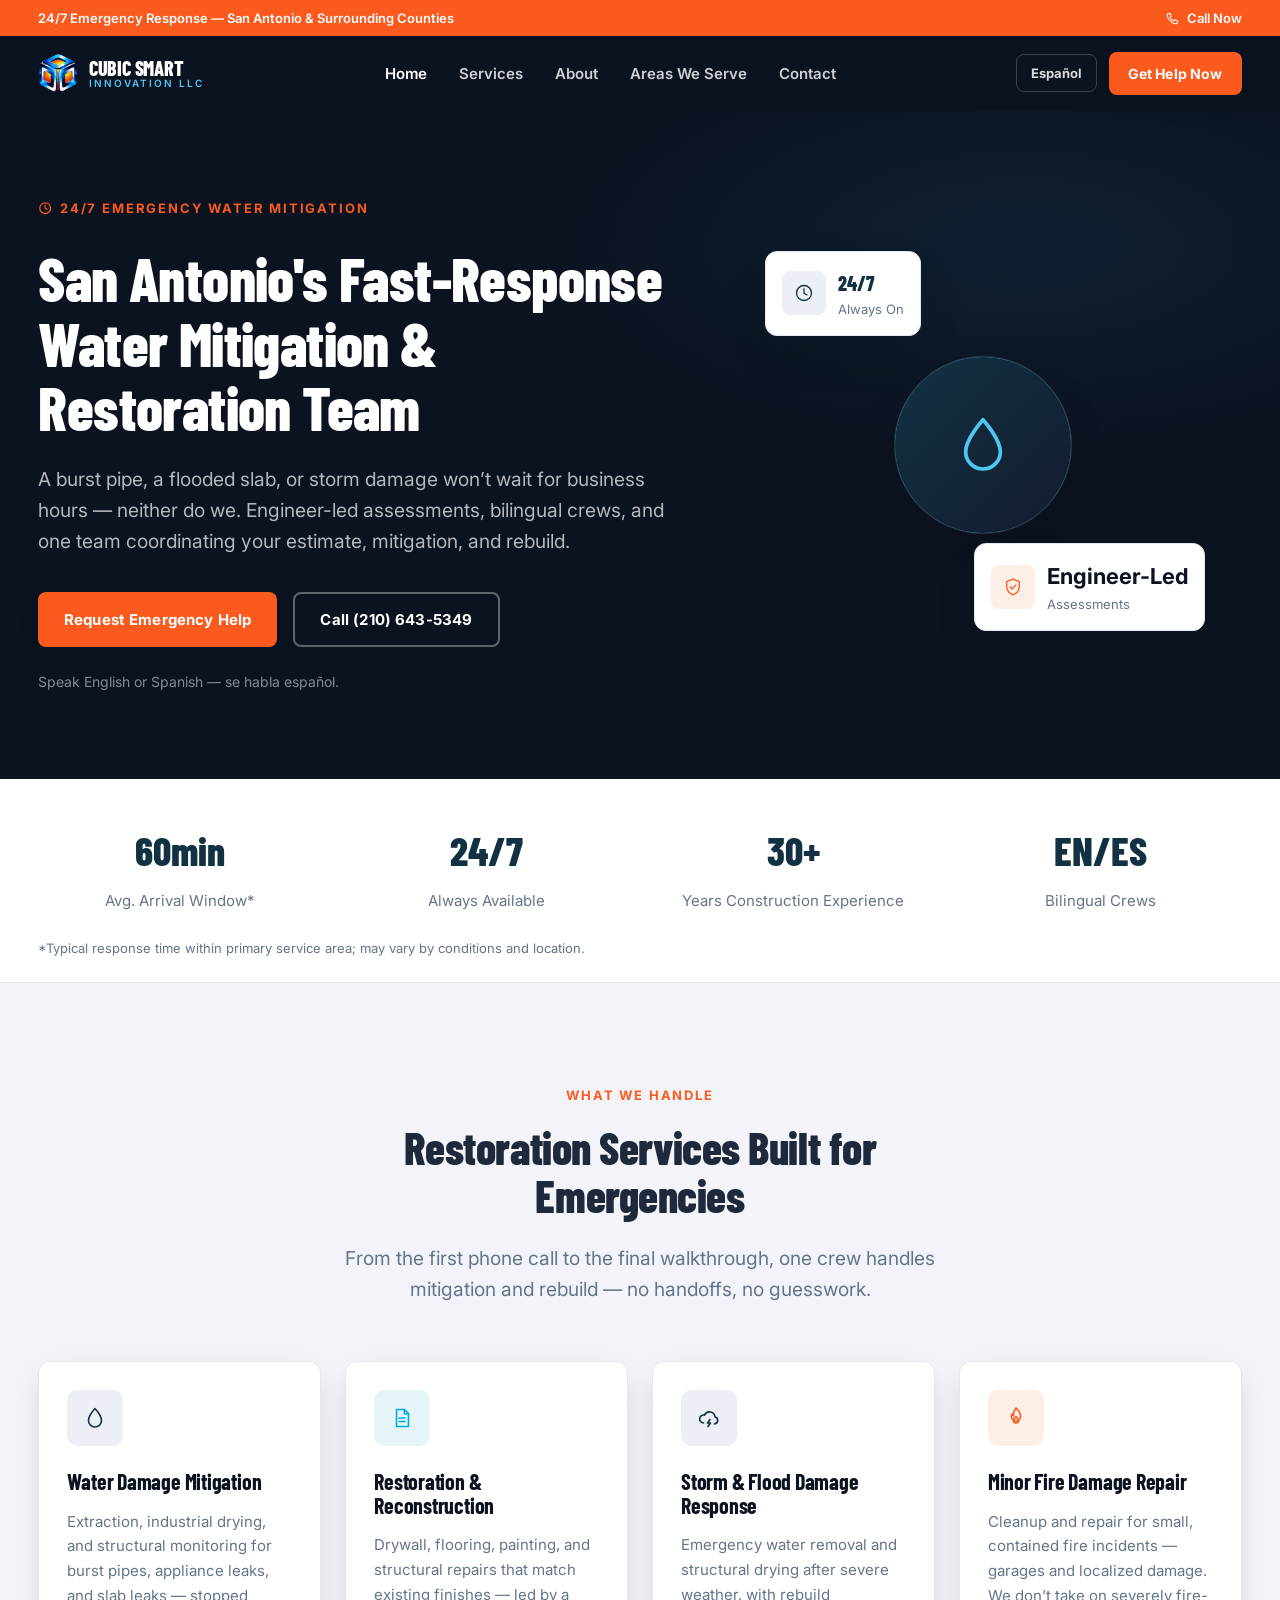
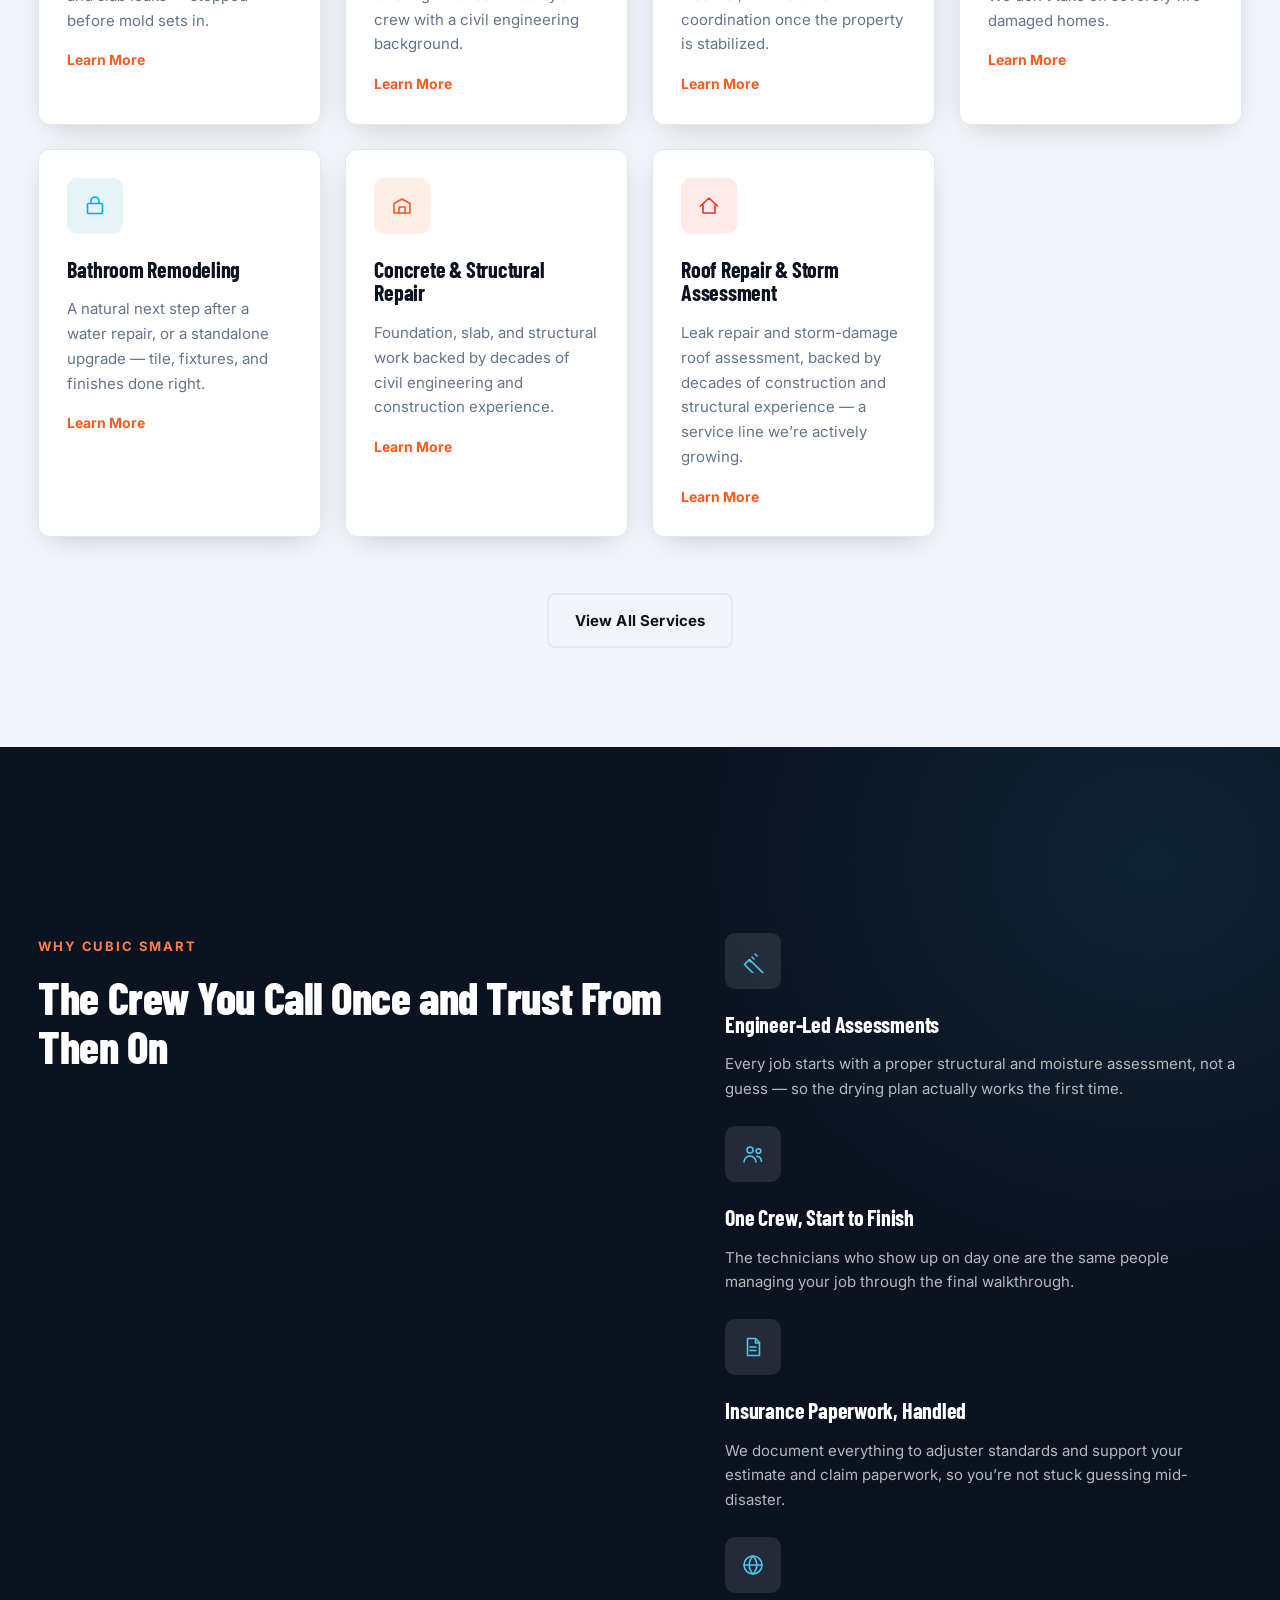
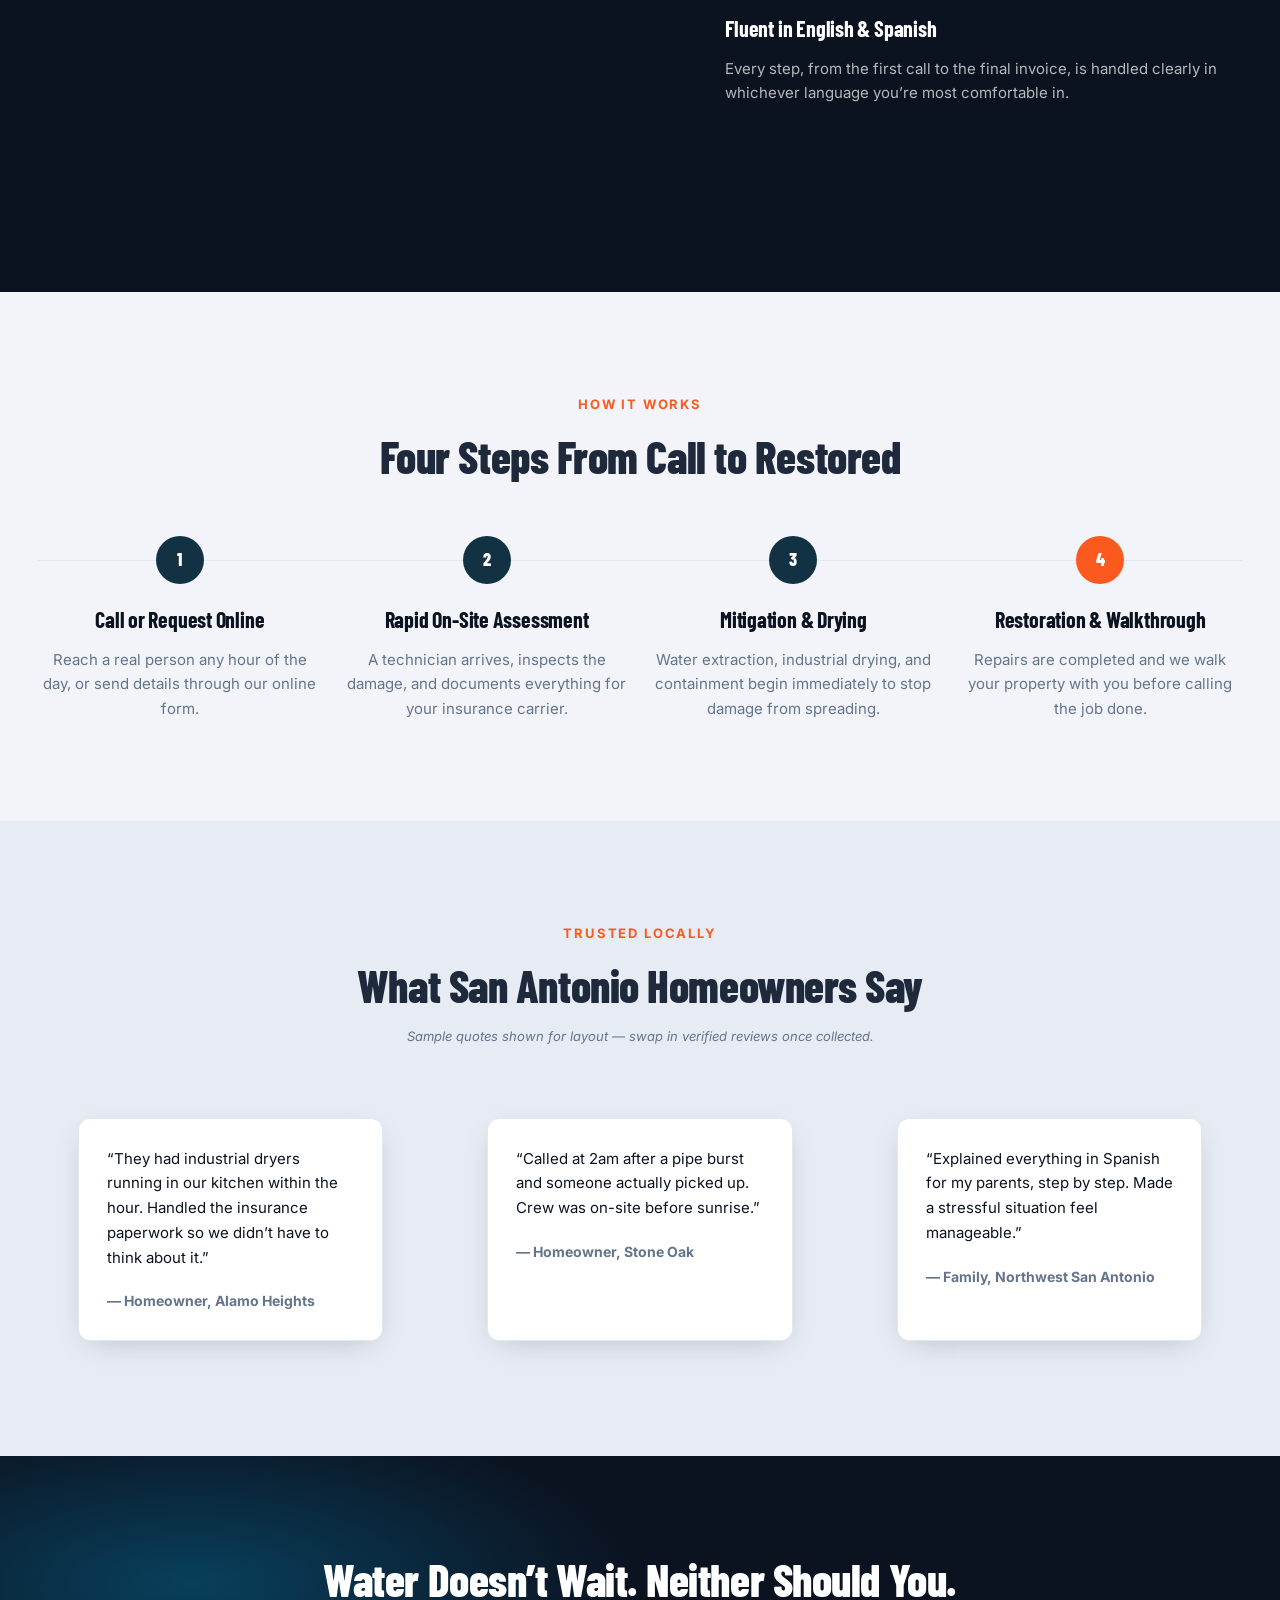
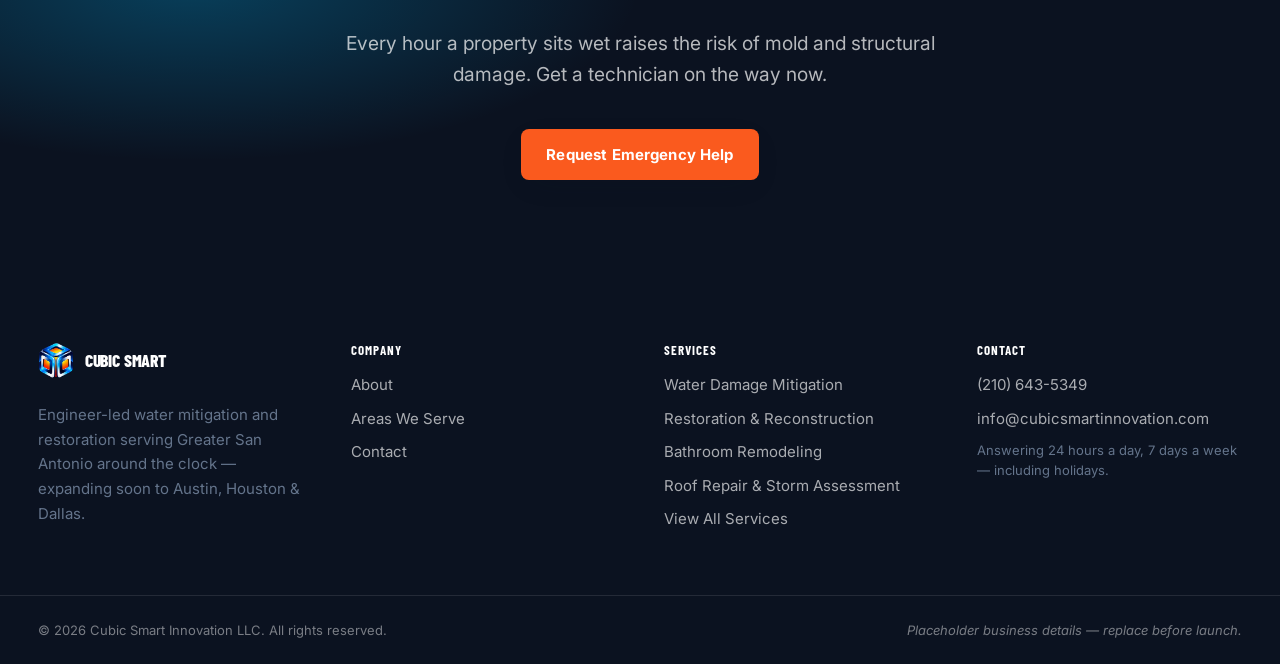
==== commit d247fab7: "Revert header to logo-left; make division logos an actual design element - Header: back to the origi" ====
--- a/index.html
+++ b/index.html
@@ -10,7 +10,7 @@
   <link rel="preconnect" href="https://fonts.googleapis.com" />
   <link rel="preconnect" href="https://fonts.gstatic.com" crossorigin />
   <link href="https://fonts.googleapis.com/css2?family=Barlow+Condensed:wght@500;600;700;800&family=Inter:wght@400;500;600;700;800&display=swap" rel="stylesheet" />
-  <link rel="stylesheet" href="src/style.css?v=7" />
+  <link rel="stylesheet" href="src/style.css?v=8" />
   <script type="module" src="src/js/main.js"></script>
 </head>
 <body>
@@ -29,23 +29,26 @@
       </div>
     </div>
 
-    <div class="container nav-row nav-row--split">
-      <nav class="nav-links nav-links--left">
+    <div class="container nav-row">
+      <a href="index.html" class="brand">
+        <span class="brand-mark brand-mark--logo">
+          <img src="assets/brand/cubic-smart-icon-web.webp" alt="Cubic Smart Innovation LLC" width="256" height="251" />
+        </span>
+        <span class="brand-name">
+          <span class="brand-name-main">CUBIC SMART</span>
+          <span class="brand-name-sub">Innovation LLC</span>
+        </span>
+      </a>
+
+      <nav class="nav-links">
+        <a href="index.html" aria-current="page" data-i18n="nav.home">Home</a>
         <a href="services.html" data-i18n="nav.services">Services</a>
         <a href="about.html" data-i18n="nav.about">About</a>
+        <a href="areas.html" data-i18n="nav.areas">Areas We Serve</a>
+        <a href="contact.html" data-i18n="nav.contact">Contact</a>
       </nav>
 
-      <a href="index.html" class="brand brand--center" aria-current="page">
-        <span class="brand-mark brand-mark--logo brand-mark--center">
-          <img src="assets/brand/cubic-smart-lockup-main-web.webp" alt="Cubic Smart Innovation LLC" width="640" height="213" />
-        </span>
-      </a>
-
-      <div class="nav-right">
-        <nav class="nav-links nav-links--right">
-          <a href="areas.html" data-i18n="nav.areas">Areas We Serve</a>
-          <a href="contact.html" data-i18n="nav.contact">Contact</a>
-        </nav>
+      <div class="nav-actions">
         <button type="button" data-lang-toggle class="lang-toggle hide-until-desktop">Español</button>
         <a href="contact.html" class="btn btn-primary btn-sm hide-until-desktop" data-i18n="nav.cta">Get Help Now</a>
         <button type="button" data-nav-toggle aria-expanded="false" aria-label="Menu" class="nav-toggle">
--- a/src/style.css
+++ b/src/style.css
@@ -244,20 +244,37 @@
 .service-icon--green { background: rgba(63, 165, 53, 0.1); color: var(--color-division-restoration); }
 .service-icon--red { background: rgba(229, 52, 42, 0.1); color: var(--color-division-roofing); }
 
-/* Division section header — Services page. Pairs a division's logo lockup
-   with its accent color as a divider between service-card groups. */
+/* Division banner — Services page. The division's own logo lockup as a real
+   design element (not a small side-icon): a tinted card sized to let the
+   logo breathe, with the accent color carried through the background,
+   border and a soft glow, so it reads as a section-opener, not a divider. */
 .division-header {
+  position: relative;
   display: flex;
   align-items: center;
-  gap: 1rem;
-  padding-block: 0.5rem;
-  border-bottom: 3px solid var(--division-accent, var(--color-line));
+  gap: 1.75rem;
+  padding: 1.75rem 2rem;
+  border-radius: var(--radius);
+  border: 1px solid var(--division-accent, var(--color-line));
+  background: var(--color-paper-dim);
+  background: linear-gradient(135deg, color-mix(in srgb, var(--division-accent, var(--color-line)) 12%, white), white 70%);
+  overflow: hidden;
   margin-bottom: 1.75rem;
 }
-.division-header img { height: 48px; width: auto; }
-.division-header-text { display: flex; flex-direction: column; }
-.division-header-name { font-family: var(--font-display); font-size: 1.35rem; font-weight: 800; color: var(--color-ink); }
-.division-header-tag { font-size: 0.8125rem; color: var(--color-muted); }
+.division-header::before {
+  content: '';
+  position: absolute; inset: 0;
+  background: radial-gradient(45% 90% at 100% 0%, color-mix(in srgb, var(--division-accent, var(--color-line)) 18%, transparent), transparent 70%);
+  pointer-events: none;
+}
+.division-header img { position: relative; height: 92px; width: auto; flex-shrink: 0; filter: drop-shadow(0 6px 14px rgba(11,18,32,0.12)); }
+.division-header-text { position: relative; display: flex; flex-direction: column; }
+.division-header-name { font-family: var(--font-display); font-size: clamp(1.5rem, 1.3rem + 0.6vw, 1.85rem); font-weight: 800; color: var(--color-ink); }
+.division-header-tag { font-size: 0.9375rem; color: var(--color-muted); margin-top: 0.25rem; }
+@media (max-width: 560px) {
+  .division-header { flex-direction: column; text-align: center; padding: 1.5rem; }
+  .division-header img { height: 72px; }
+}
 
 .stat-value { font-family: var(--font-display); font-size: clamp(2rem, 1.7rem + 1vw, 2.5rem); font-weight: 800; color: var(--color-navy); }
 
@@ -302,23 +319,6 @@
 .top-bar-inner svg { width: 0.875rem; height: 0.875rem; }
 
 .nav-row { display: flex; align-items: center; justify-content: space-between; padding-block: 1rem; }
-.brand--center { justify-self: center; }
-/* Compound selectors (.brand-mark.brand-mark--center, not bare .brand-mark--center) —
-   the element also carries the plain .brand-mark class for base sizing/reset, and a
-   bare single-class modifier has the same specificity as that base rule, so it can
-   lose to it depending on source order. Chaining both classes guarantees this wins. */
-.brand-mark.brand-mark--center { width: auto; height: 40px; background: none; border: none; }
-.brand-mark.brand-mark--center img { width: auto; height: 100%; object-fit: contain; }
-/* Centered-logo header (desktop only) — a true 3-column grid keeps the logo
-   visually centered regardless of the left/right nav groups being different
-   widths, the way a flex space-between never quite can. Mobile/tablet keep
-   the simpler logo-left flex row above (unchanged, still has its own hamburger). */
-@media (min-width: 1080px) {
-  .nav-row--split { display: grid; grid-template-columns: 1fr auto 1fr; align-items: center; gap: 1.5rem; padding-block: 0.5rem; }
-  .nav-row--split .nav-links--left { justify-self: start; }
-  .nav-row--split .nav-right { justify-self: end; display: flex; align-items: center; gap: 1.75rem; }
-  .brand-mark.brand-mark--center { height: 72px; }
-}
 .brand { display: flex; align-items: center; gap: 0.65rem; }
 .brand-mark {
   display: flex; align-items: center; justify-content: center;
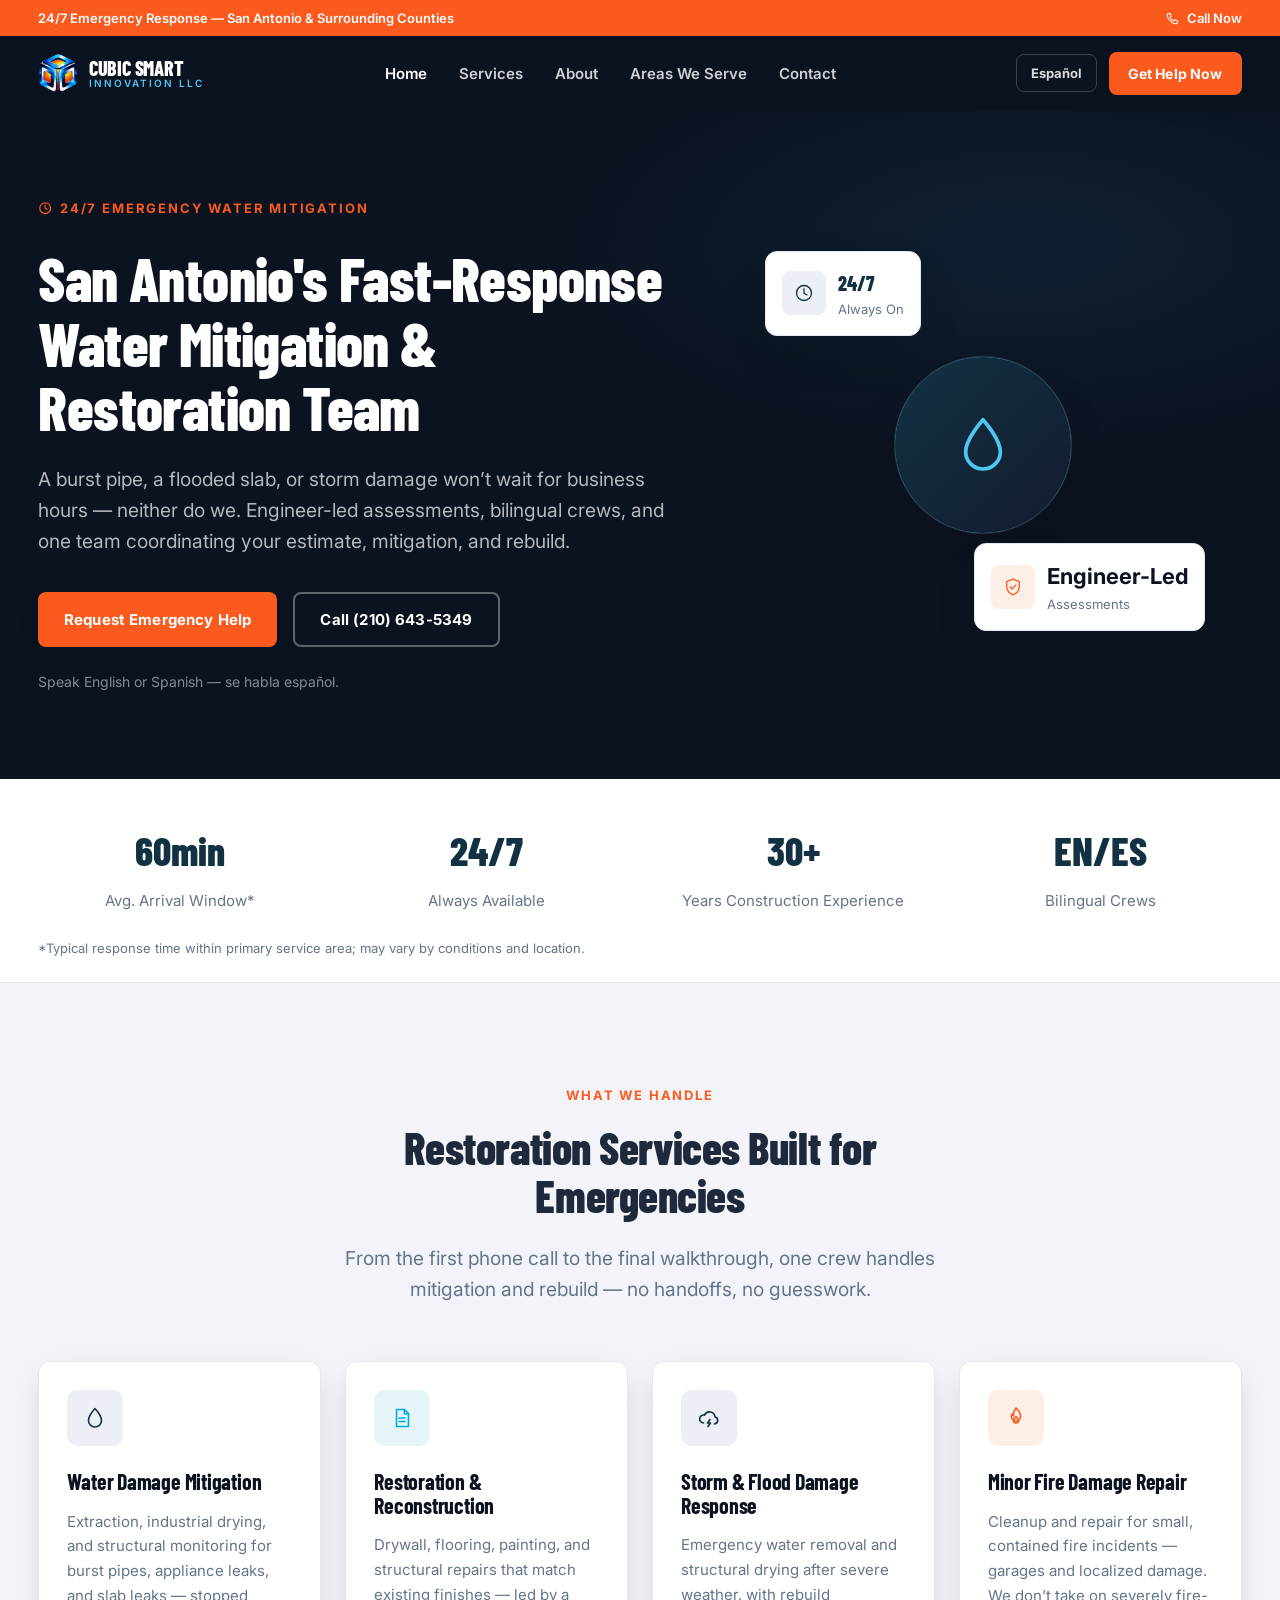
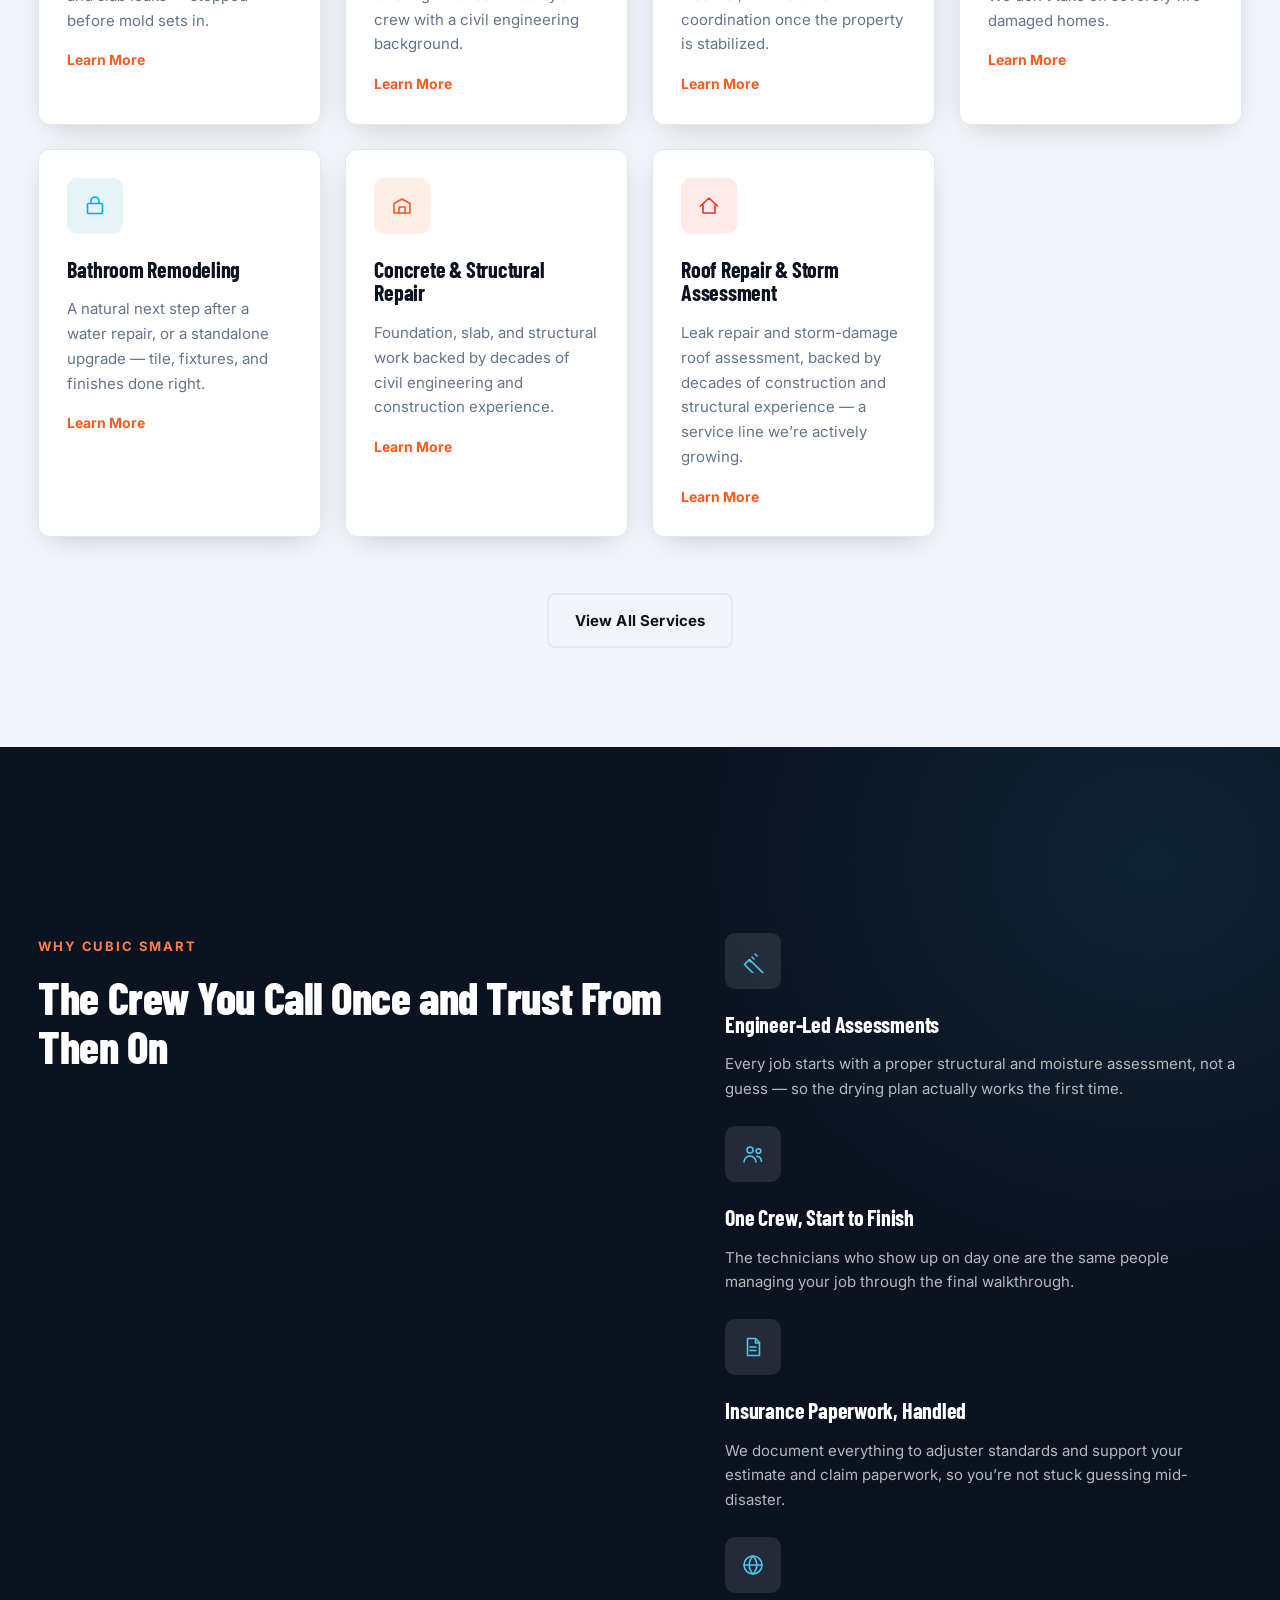
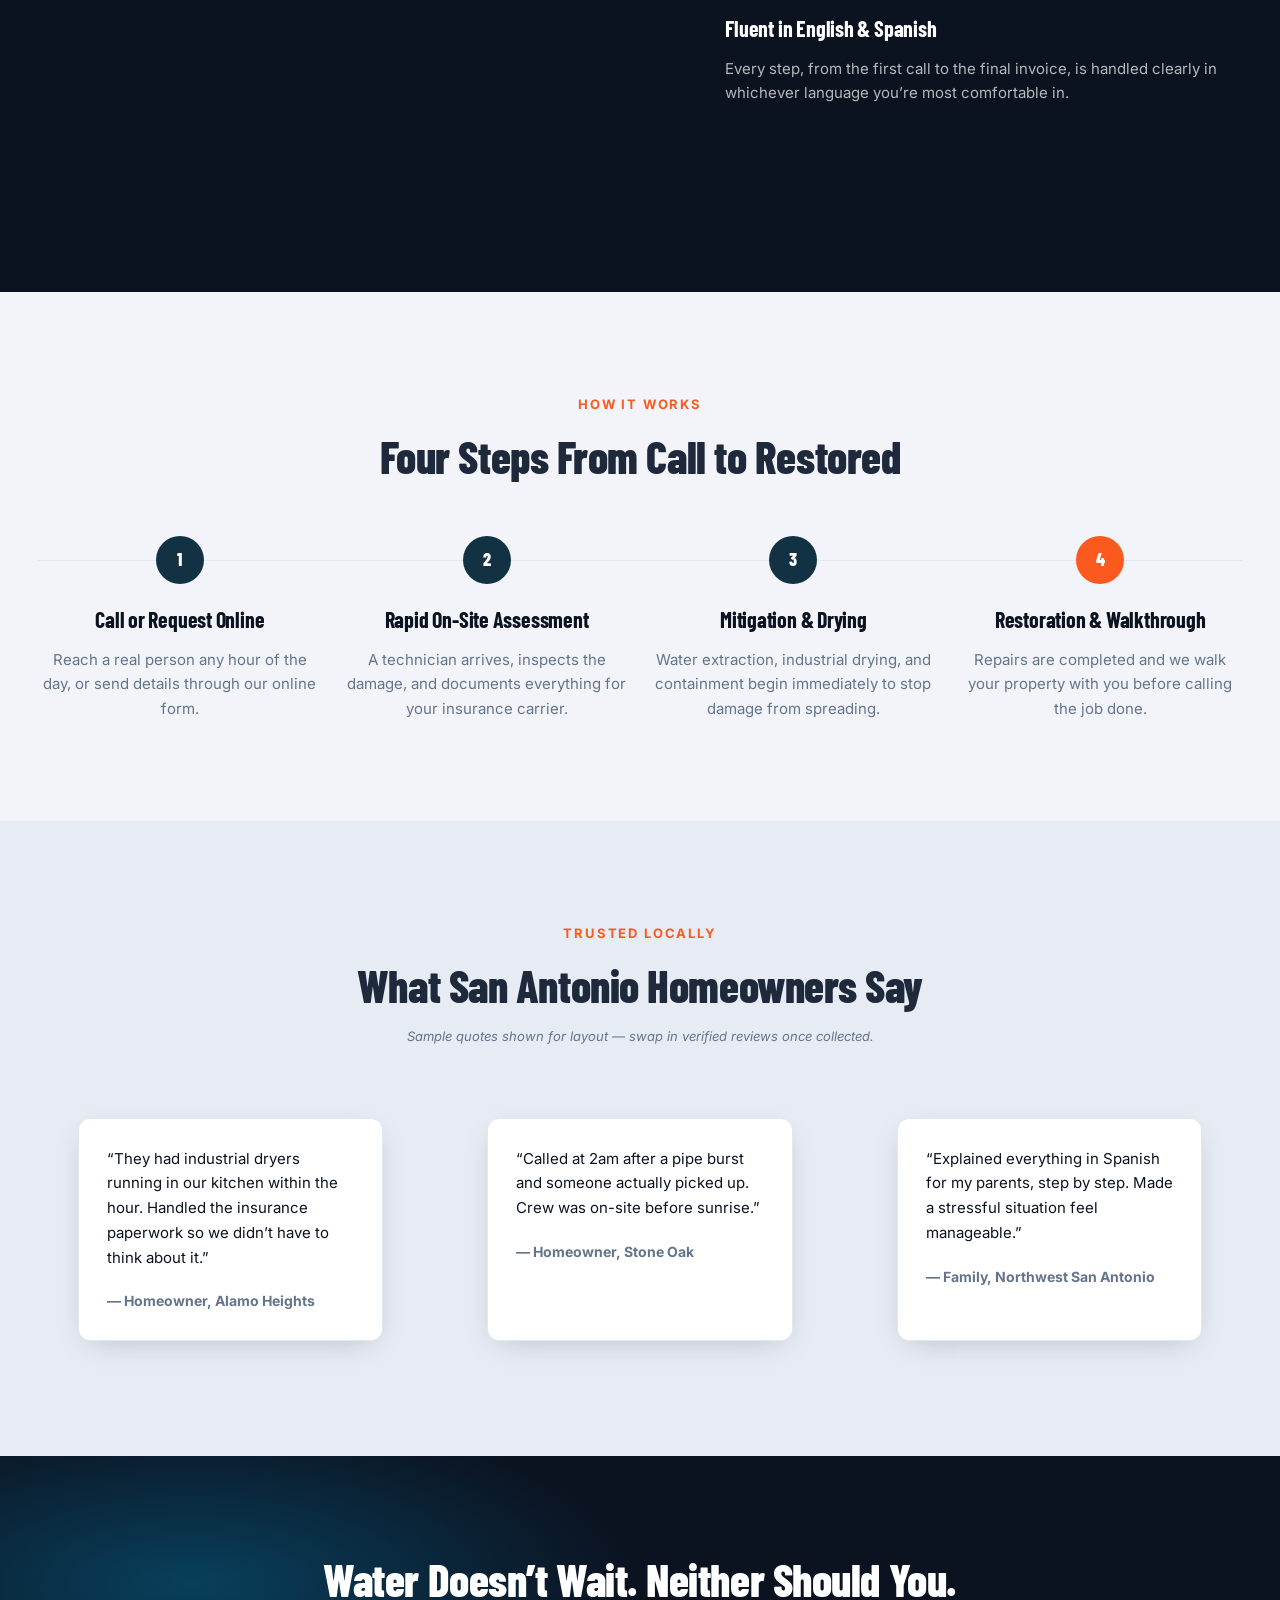
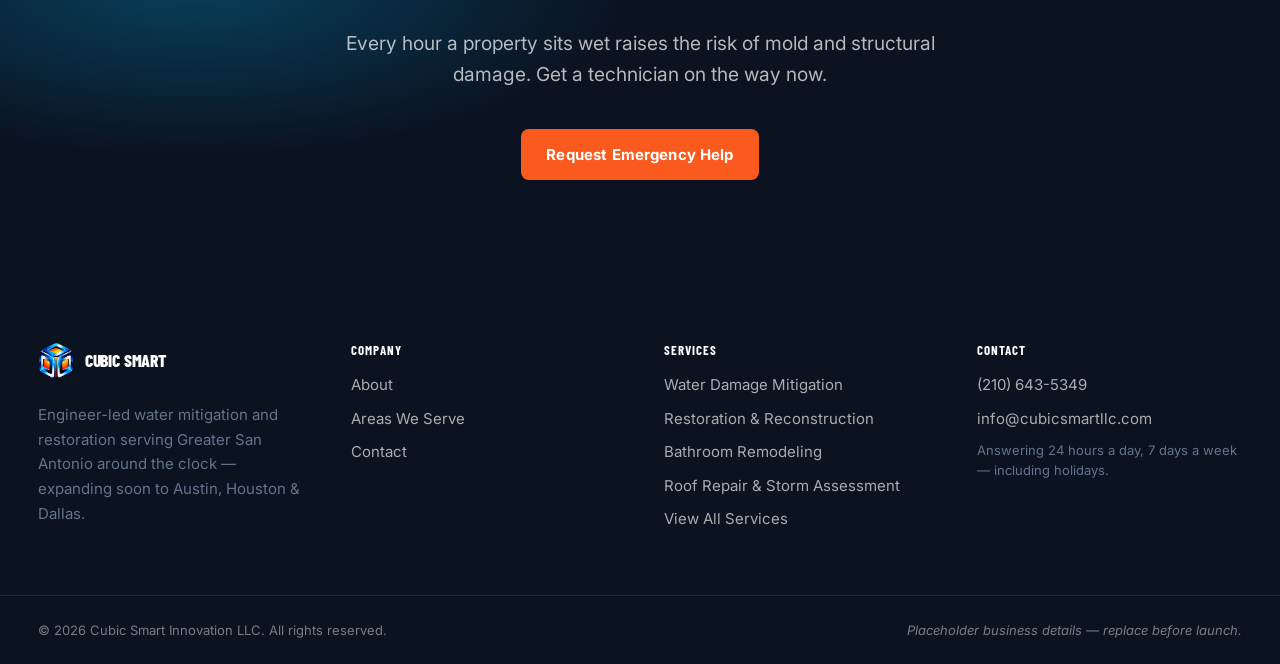
==== commit 87e40aec: "Fix stale placeholder email domain and invisible mobile lang button - info@cubicsmartinnovation.com " ====
--- a/index.html
+++ b/index.html
@@ -10,7 +10,7 @@
   <link rel="preconnect" href="https://fonts.googleapis.com" />
   <link rel="preconnect" href="https://fonts.gstatic.com" crossorigin />
   <link href="https://fonts.googleapis.com/css2?family=Barlow+Condensed:wght@500;600;700;800&family=Inter:wght@400;500;600;700;800&display=swap" rel="stylesheet" />
-  <link rel="stylesheet" href="src/style.css?v=8" />
+  <link rel="stylesheet" href="src/style.css?v=13" />
   <script type="module" src="src/js/main.js"></script>
 </head>
 <body>
@@ -65,7 +65,7 @@
       <a href="areas.html" data-i18n="nav.areas">Areas We Serve</a>
       <a href="contact.html" data-i18n="nav.contact">Contact</a>
       <div class="mobile-menu-actions">
-        <button type="button" data-lang-toggle class="btn btn-outline-dark btn-sm">Español</button>
+        <button type="button" data-lang-toggle class="btn btn-outline btn-sm">Español</button>
         <a href="contact.html" class="btn btn-primary btn-sm" data-i18n="nav.cta">Get Help Now</a>
       </div>
     </div>
@@ -348,7 +348,7 @@
         <h4 class="footer-heading" data-i18n="footer.contact">Contact</h4>
         <ul class="footer-links">
           <li><a href="tel:+12106435349">(210) 643-5349</a></li>
-          <li><a href="mailto:info@cubicsmartinnovation.com">info@cubicsmartinnovation.com</a></li>
+          <li><a href="mailto:info@cubicsmartllc.com">info@cubicsmartllc.com</a></li>
           <li class="small-muted" data-i18n="footer.hours">Answering 24 hours a day, 7 days a week — including holidays.</li>
         </ul>
       </div>
--- a/src/style.css
+++ b/src/style.css
@@ -506,16 +506,25 @@
 }
 .chip svg { width: 16px; height: 16px; color: var(--color-orange); flex-shrink: 0; }
 
-.map-placeholder {
+/* My Maps embeds always include a header strip (map name + creator + "Made
+   with Google My Maps") that Google gives no option to hide. Crop it by
+   sizing the iframe taller than the visible container and shifting it up
+   by the header's height, so overflow:hidden clips the strip off. */
+.map-embed {
   aspect-ratio: 16 / 9;
   border-radius: var(--radius);
-  border: 1px dashed var(--color-line);
-  background: var(--color-paper-dim);
-  display: flex; align-items: center; justify-content: center;
-  flex-direction: column; gap: 0.75rem;
-  color: var(--color-muted); text-align: center; padding: 2rem;
-}
-.map-placeholder svg { width: 40px; height: 40px; color: var(--color-navy); }
+  border: 1px solid var(--color-line);
+  overflow: hidden;
+  position: relative;
+}
+.map-embed iframe {
+  position: absolute;
+  top: -70px;
+  left: 0;
+  width: 100%;
+  height: calc(100% + 70px);
+  border: 0;
+}
 
 /* ---------- Values / certs ---------- */
 .cert-list { display: grid; gap: 1rem; grid-template-columns: repeat(auto-fit, minmax(240px, 1fr)); }
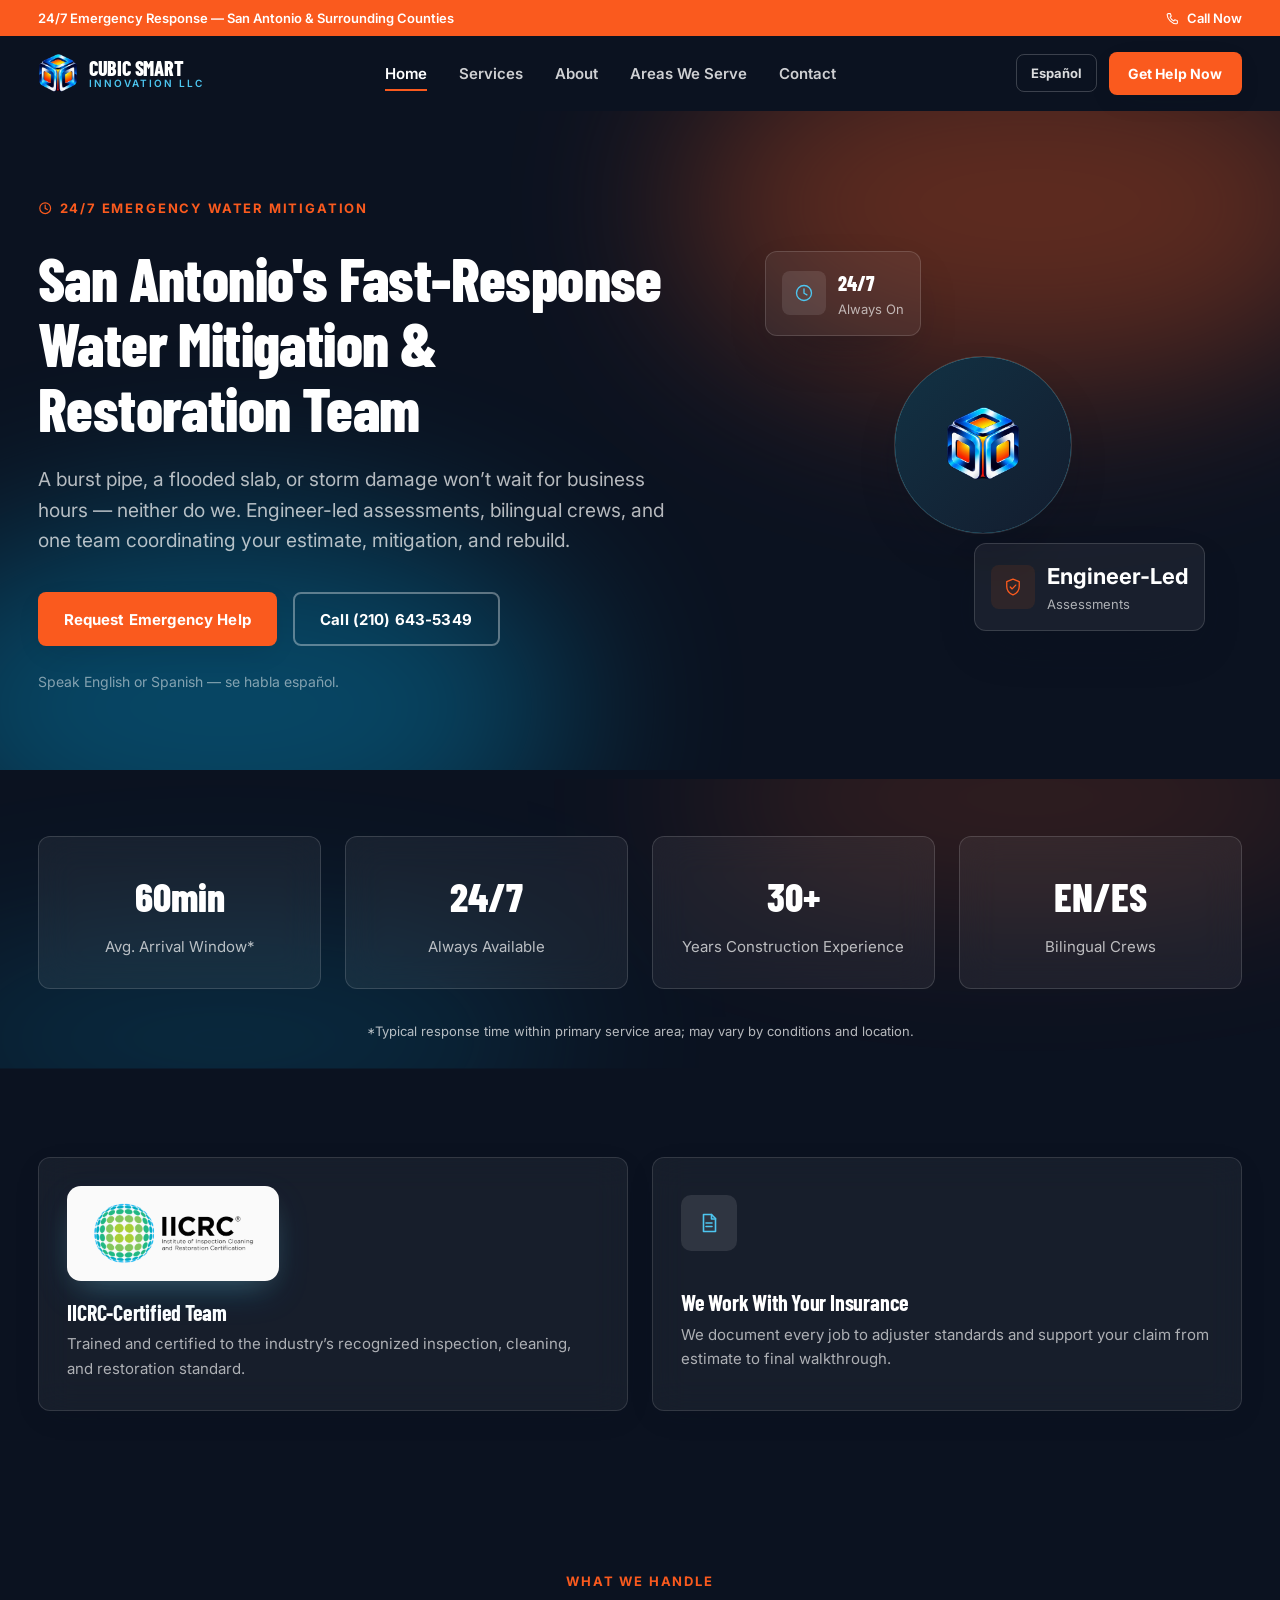
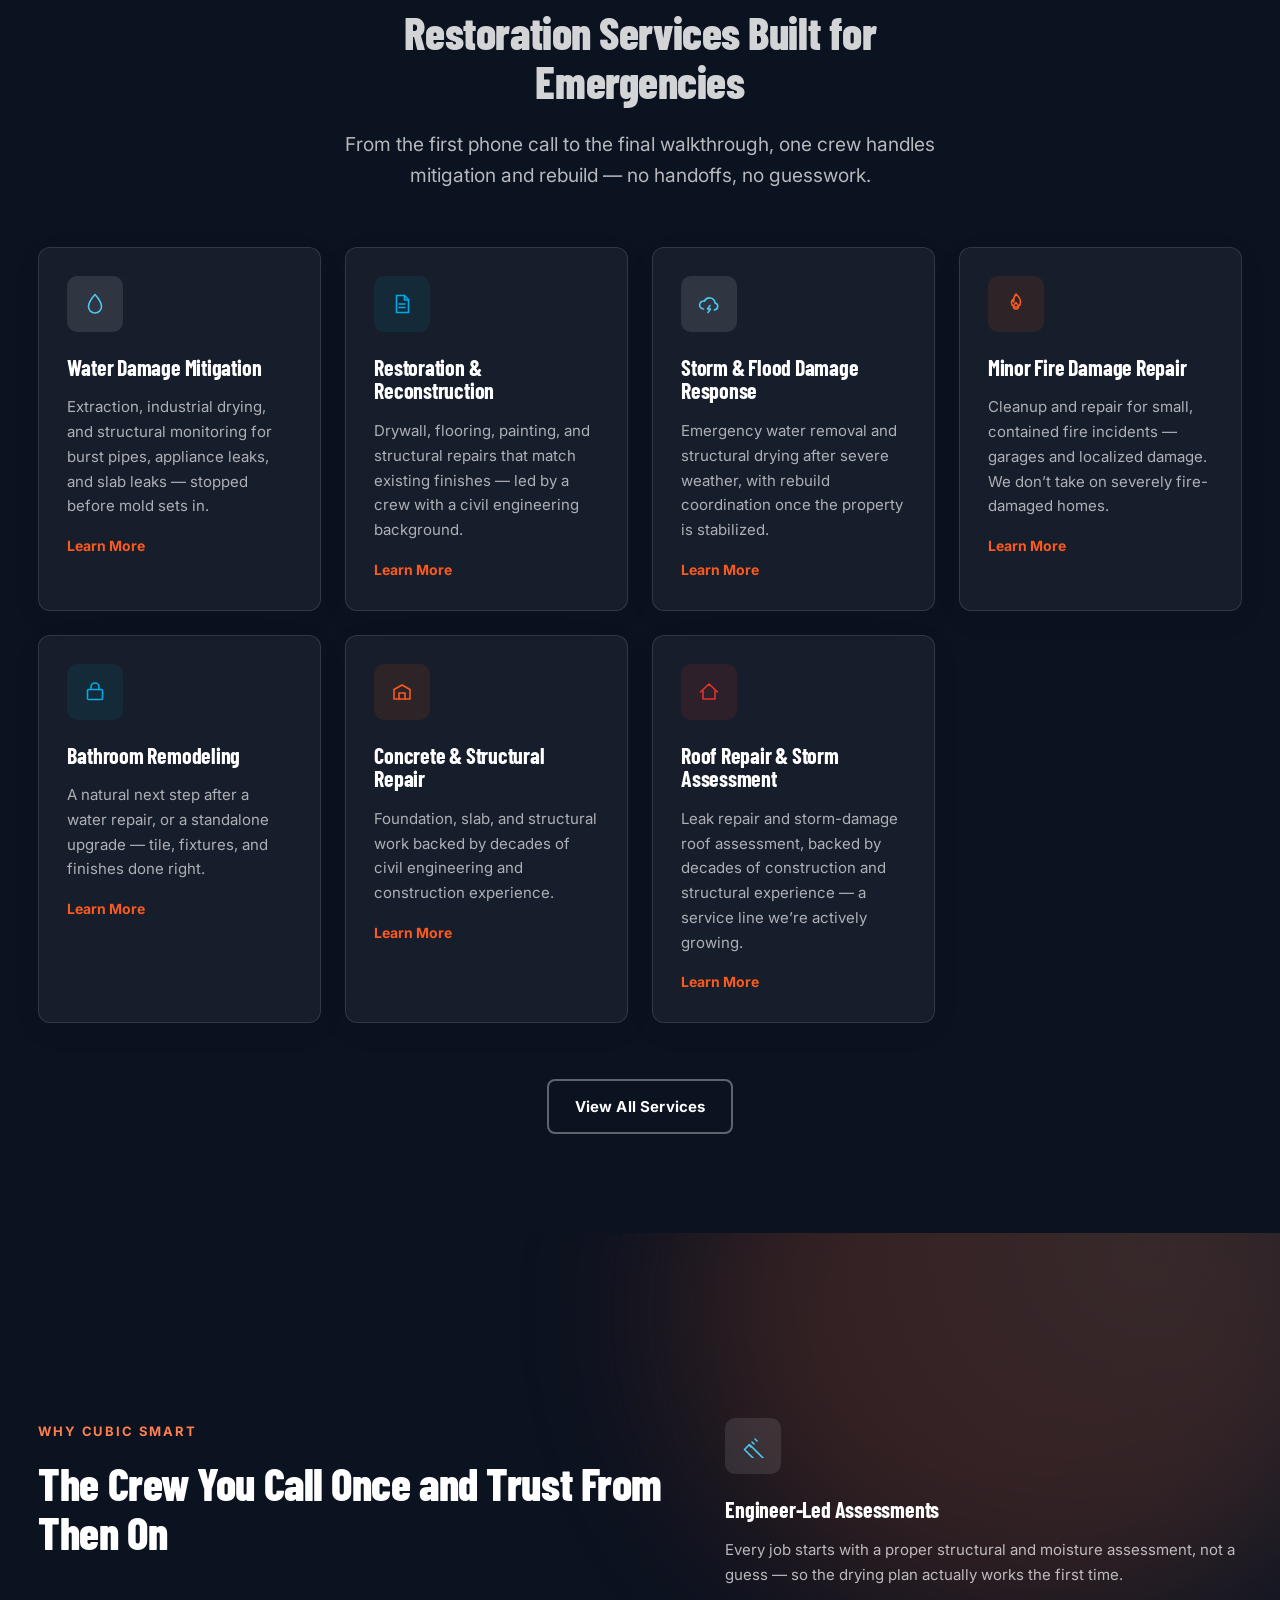
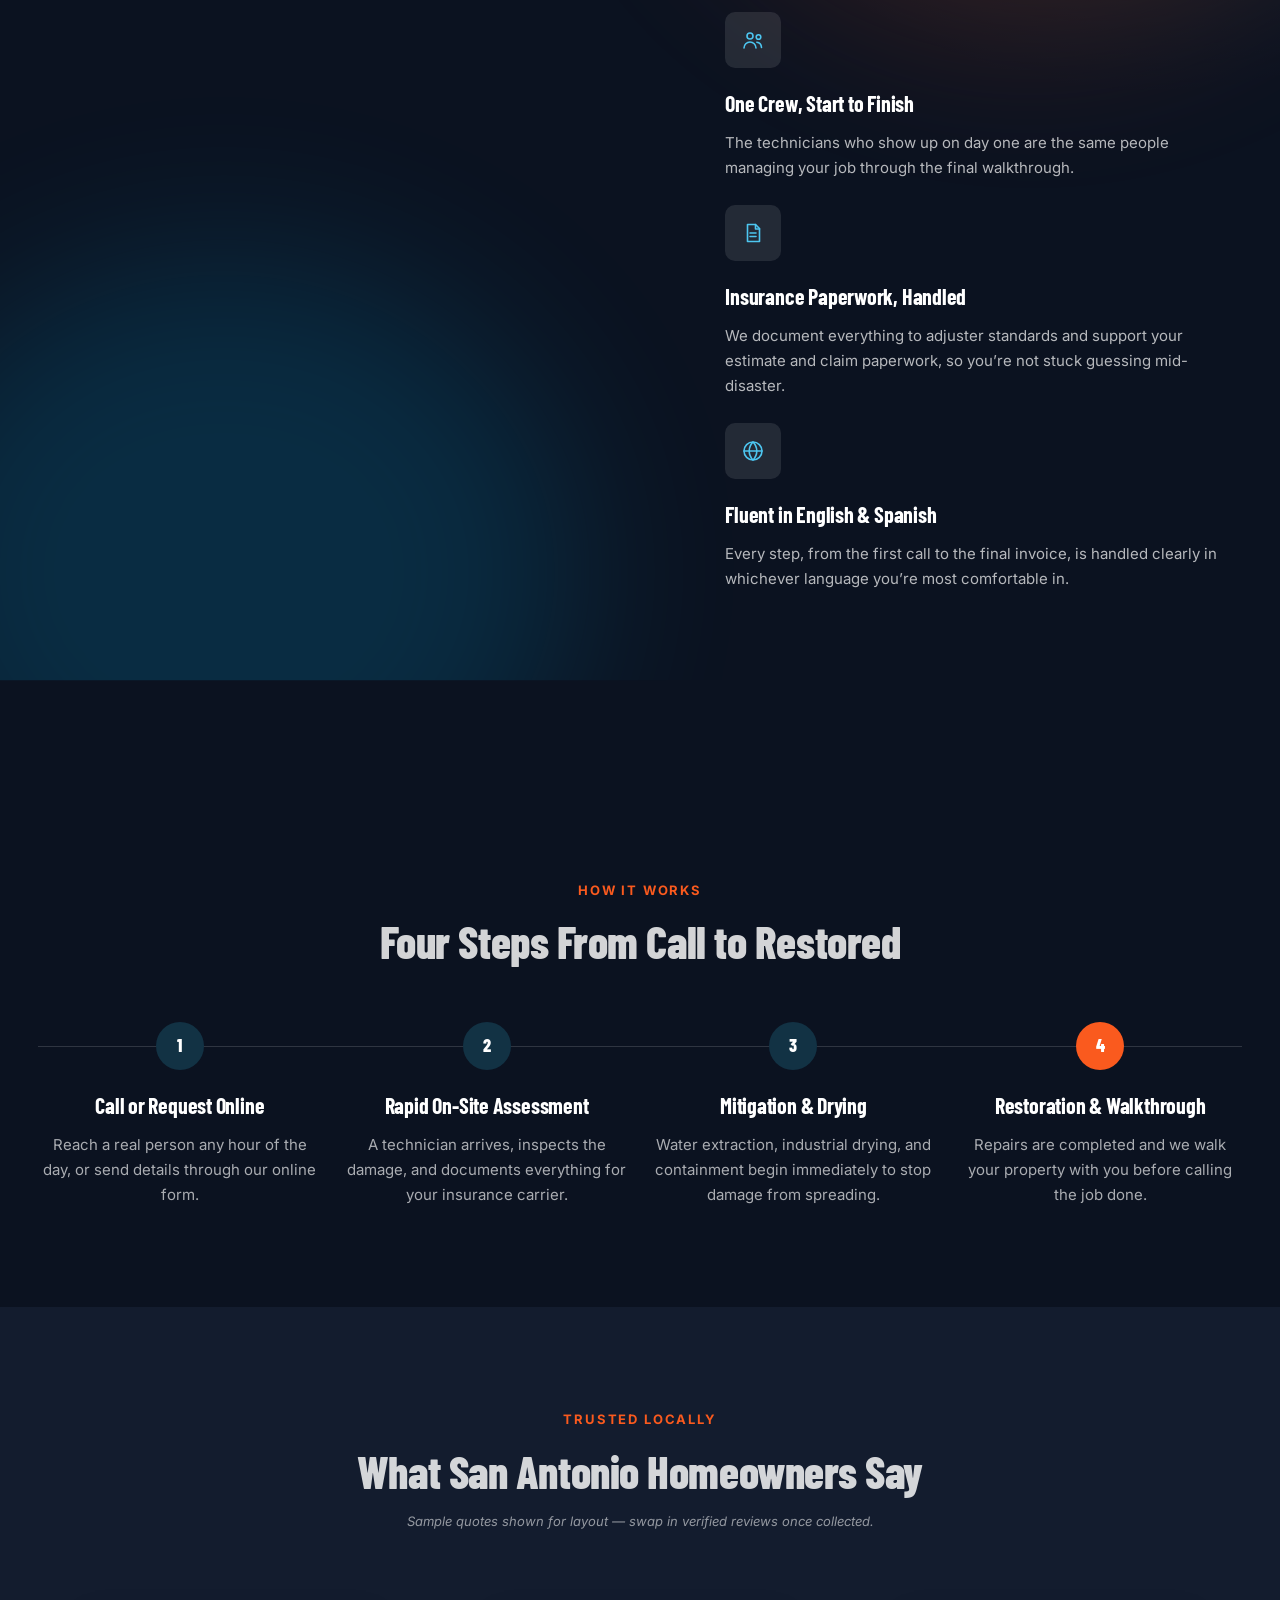
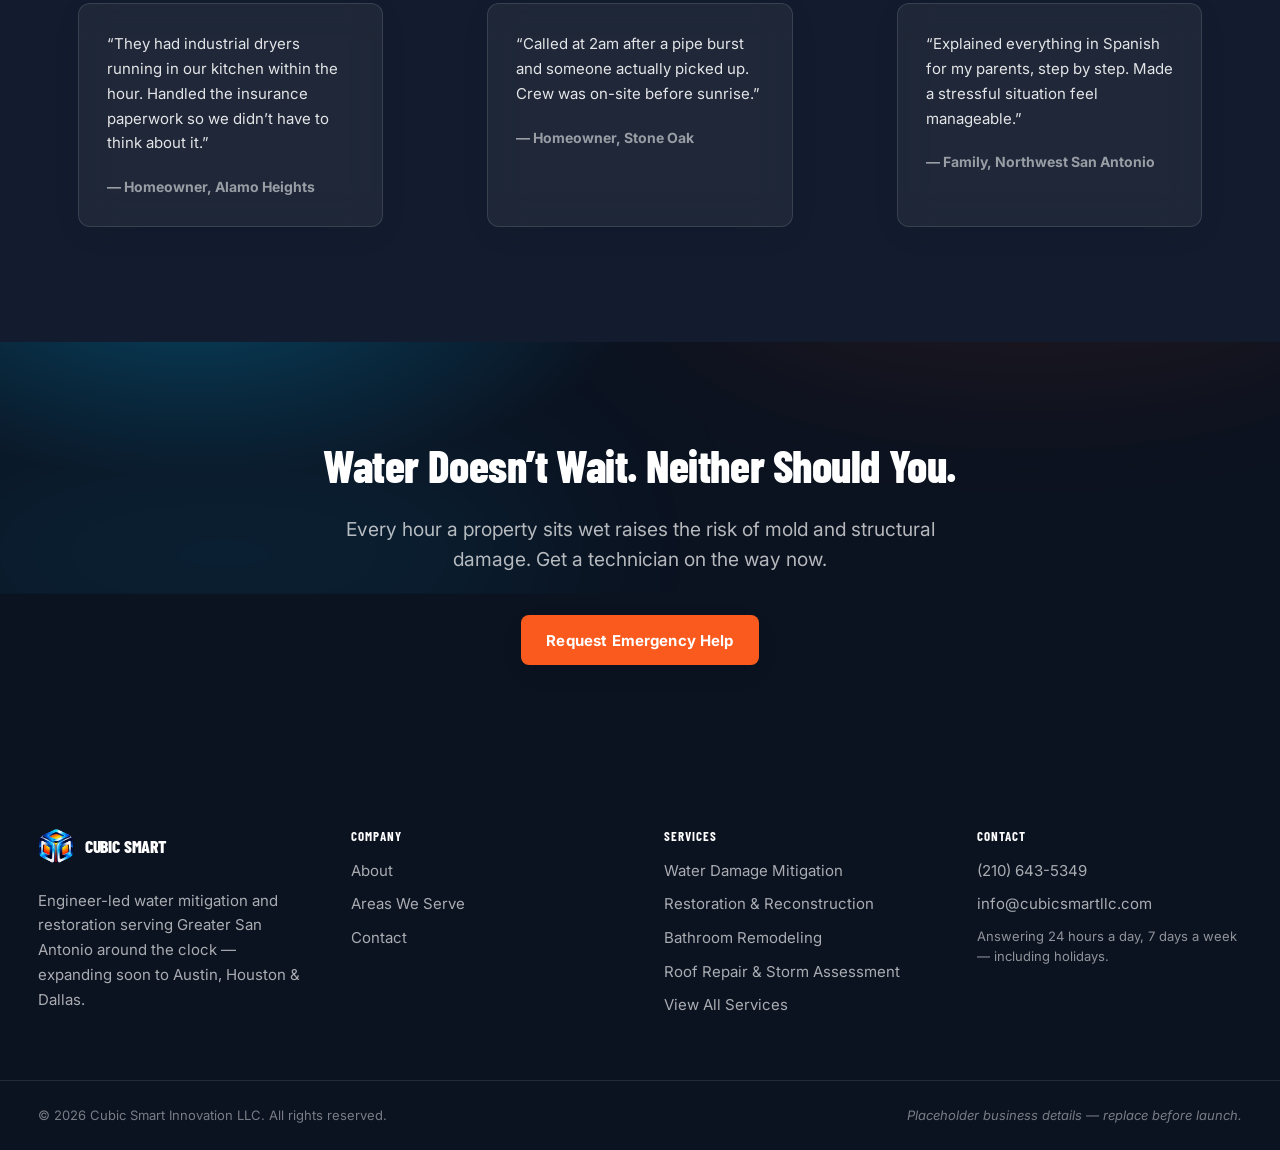
==== commit 53051dec: "Site-wide dark/glass redesign, IICRC + insurance trust signals, polish pass Converts the site from l" ====
--- a/index.html
+++ b/index.html
@@ -10,7 +10,7 @@
   <link rel="preconnect" href="https://fonts.googleapis.com" />
   <link rel="preconnect" href="https://fonts.gstatic.com" crossorigin />
   <link href="https://fonts.googleapis.com/css2?family=Barlow+Condensed:wght@500;600;700;800&family=Inter:wght@400;500;600;700;800&display=swap" rel="stylesheet" />
-  <link rel="stylesheet" href="src/style.css?v=13" />
+  <link rel="stylesheet" href="src/style.css?v=18" />
   <script type="module" src="src/js/main.js"></script>
 </head>
 <body>
@@ -74,7 +74,7 @@
   <main id="main">
     <!-- ============ HERO ============ -->
     <section class="hero">
-      <div class="hero-glow"></div>
+      <div class="glow-field"></div>
       <div class="container hero-grid">
         <div>
           <span class="eyebrow hero-anim hero-anim--1">
@@ -100,11 +100,11 @@
             <div class="ripple"></div>
             <div class="ripple"></div>
             <div class="ripple-core">
-              <svg viewBox="0 0 24 24" fill="none" stroke="currentColor" stroke-width="1.4" stroke-linecap="round" stroke-linejoin="round"><path d="M12 2.5s6.5 7.2 6.5 12a6.5 6.5 0 1 1-13 0c0-4.8 6.5-12 6.5-12Z"/></svg>
-            </div>
-          </div>
-          <div class="floating-badge floating-badge--top">
-            <span class="service-icon service-icon-sm">
+              <img src="assets/brand/cubic-smart-icon-web.webp" alt="" width="256" height="251" />
+            </div>
+          </div>
+          <div class="floating-badge floating-badge--top glass">
+            <span class="service-icon service-icon-sm service-icon--on-dark">
               <svg viewBox="0 0 24 24" fill="none" stroke="currentColor" stroke-width="1.6" stroke-linecap="round" stroke-linejoin="round"><circle cx="12" cy="12" r="9"/><path d="M12 7v5.3l3.5 2"/></svg>
             </span>
             <div>
@@ -112,12 +112,12 @@
               <div class="small-muted">Always On</div>
             </div>
           </div>
-          <div class="floating-badge floating-badge--bottom">
+          <div class="floating-badge floating-badge--bottom glass">
             <span class="service-icon service-icon-sm service-icon--orange">
               <svg viewBox="0 0 24 24" fill="none" stroke="currentColor" stroke-width="1.6" stroke-linecap="round" stroke-linejoin="round"><path d="M12 2.5 19.5 5.5v6c0 5.2-3.4 8.4-7.5 10-4.1-1.6-7.5-4.8-7.5-10v-6L12 2.5Z"/><path d="m8.7 12 2.3 2.3 4.3-4.6"/></svg>
             </span>
             <div>
-              <div class="h3 text-ink" data-i18n="home.hero.badge.title">Engineer-Led</div>
+              <div class="h3 text-white" data-i18n="home.hero.badge.title">Engineer-Led</div>
               <div class="small-muted" data-i18n="home.hero.badge.sub">Assessments</div>
             </div>
           </div>
@@ -126,27 +126,52 @@
     </section>
 
     <!-- ============ TRUST BAR ============ -->
-    <section class="section-border-b" style="background:white;">
+    <section class="section-dark section-tight" style="position:relative; overflow:hidden;">
+      <div class="glow-field" style="opacity:0.6;"></div>
+      <div class="container" style="position:relative;">
+        <div class="grid grid-4" data-reveal-group>
+          <div class="glass stat-card text-center">
+            <div class="stat-value stat-value--on-dark"><span data-counter="60min">0min</span></div>
+            <div class="body-muted on-dark mt-1" data-i18n="home.trust.response">Avg. Arrival Window*</div>
+          </div>
+          <div class="glass stat-card text-center">
+            <div class="stat-value stat-value--on-dark">24/7</div>
+            <div class="body-muted on-dark mt-1" data-i18n="home.trust.available">Always Available</div>
+          </div>
+          <div class="glass stat-card text-center">
+            <div class="stat-value stat-value--on-dark"><span data-counter="30+">0</span></div>
+            <div class="body-muted on-dark mt-1" data-i18n="home.trust.experience">Years Construction Experience</div>
+          </div>
+          <div class="glass stat-card text-center">
+            <div class="stat-value stat-value--on-dark">EN/ES</div>
+            <div class="body-muted on-dark mt-1" data-i18n="home.trust.bilingual">Bilingual Crews</div>
+          </div>
+        </div>
+        <p class="small-muted on-dark text-center mt-4" data-i18n="home.trust.footnote">*Typical response time within primary service area; may vary by conditions and location.</p>
+      </div>
+    </section>
+
+    <!-- ============ CERTIFIED & INSURED ============ -->
+    <section class="section-tight">
       <div class="container">
-        <div class="grid grid-4" data-reveal-group style="padding-block: 2.5rem 1.5rem;">
-          <div class="text-center">
-            <div class="stat-value"><span data-counter="60min">0min</span></div>
-            <div class="body-muted mt-1" data-i18n="home.trust.response">Avg. Arrival Window*</div>
-          </div>
-          <div class="text-center">
-            <div class="stat-value">24/7</div>
-            <div class="body-muted mt-1" data-i18n="home.trust.available">Always Available</div>
-          </div>
-          <div class="text-center">
-            <div class="stat-value"><span data-counter="30+">0</span></div>
-            <div class="body-muted mt-1" data-i18n="home.trust.experience">Years Construction Experience</div>
-          </div>
-          <div class="text-center">
-            <div class="stat-value">EN/ES</div>
-            <div class="body-muted mt-1" data-i18n="home.trust.bilingual">Bilingual Crews</div>
-          </div>
-        </div>
-        <p class="small-muted" style="padding-block: 0 1.5rem;" data-i18n="home.trust.footnote">*Typical response time within primary service area; may vary by conditions and location.</p>
+        <div class="grid grid-2" data-reveal-group>
+          <div class="card cluster gap-md" style="align-items:center;">
+            <span class="cert-badge">
+              <img src="assets/brand/iicrc-logo-web.webp" alt="IICRC Certified — Institute of Inspection, Cleaning and Restoration Certification" width="480" height="179" loading="lazy" />
+            </span>
+            <div>
+              <h3 class="h3 text-ink" data-i18n="home.certs.iicrc.title">IICRC-Certified Team</h3>
+              <p class="body-muted mt-1" data-i18n="home.certs.iicrc.body">Trained and certified to the industry's recognized inspection, cleaning, and restoration standard.</p>
+            </div>
+          </div>
+          <div class="card cluster gap-md" style="align-items:center;">
+            <span class="service-icon"><svg viewBox="0 0 24 24" fill="none" stroke="currentColor" stroke-width="1.6" stroke-linecap="round" stroke-linejoin="round"><path d="M6.5 3.5h8l4 4v13h-12v-17Z"/><path d="M14.5 3.5V8h4M9 12h6M9 15.5h6"/></svg></span>
+            <div>
+              <h3 class="h3 text-ink" data-i18n="home.certs.insurance.title">We Work With Your Insurance</h3>
+              <p class="body-muted mt-1" data-i18n="home.certs.insurance.body">We document every job to adjuster standards and support your claim from estimate to final walkthrough.</p>
+            </div>
+          </div>
+        </div>
       </div>
     </section>
 
@@ -212,7 +237,7 @@
 
     <!-- ============ WHY CHOOSE US ============ -->
     <section class="section section-dark" style="position:relative; overflow:hidden;">
-      <div class="hero-glow" style="background: radial-gradient(55% 55% at 90% 10%, var(--color-navy) 0%, transparent 70%); opacity:0.5;"></div>
+      <div class="glow-field" style="background: radial-gradient(55% 55% at 90% 10%, var(--color-navy) 0%, transparent 70%); opacity:0.5;"></div>
       <div class="container hero-grid" style="align-items:start; position:relative;">
         <div class="reveal">
           <span class="eyebrow" data-i18n="home.why.eyebrow">Why Cubic Smart</span>
@@ -303,7 +328,7 @@
 
     <!-- ============ FINAL CTA ============ -->
     <section class="section section-dark" style="position:relative; overflow:hidden;">
-      <div class="hero-glow" style="background: radial-gradient(50% 60% at 15% 30%, var(--color-cyan) 0%, transparent 70%); opacity:0.3;"></div>
+      <div class="glow-field" style="background: radial-gradient(50% 60% at 15% 30%, var(--color-cyan) 0%, transparent 70%); opacity:0.3;"></div>
       <div class="container reveal text-center" style="position:relative;">
         <h2 class="h2 text-white" data-i18n="home.cta.title">Water Doesn't Wait. Neither Should You.</h2>
         <p class="lead on-dark mx-auto max-w-content mt-3" data-i18n="home.cta.body">Every hour a property sits wet raises the risk of mold and structural damage. Get a technician on the way now.</p>
--- a/src/style.css
+++ b/src/style.css
@@ -54,8 +54,8 @@
 body {
   margin: 0;
   font-family: var(--font-body);
-  background: var(--color-paper);
-  color: var(--color-body);
+  background: var(--color-ink);
+  color: rgba(255,255,255,0.82);
   -webkit-font-smoothing: antialiased;
   line-height: 1.55;
 }
@@ -95,7 +95,7 @@
 .section { padding-block: var(--space-section); }
 .section-tight { padding-block: clamp(2.5rem, 2rem + 2vw, 4rem); }
 .section-dark { background: var(--color-ink); color: rgba(255,255,255,0.85); }
-.section-dim { background: var(--color-paper-dim); }
+.section-dim { background: var(--color-ink-soft); }
 .section-border-b { border-bottom: 1px solid var(--color-line); }
 
 .stack { display: flex; flex-direction: column; }
@@ -149,14 +149,17 @@
 .h1 { font-size: clamp(2.4rem, 1.9rem + 2.4vw, 3.75rem); font-weight: 800; }
 .h2 { font-size: clamp(1.9rem, 1.6rem + 1.5vw, 2.85rem); font-weight: 800; }
 .h3 { font-size: clamp(1.15rem, 1.05rem + 0.4vw, 1.375rem); font-weight: 700; }
-.lead { font-size: clamp(1.05rem, 1rem + 0.3vw, 1.2rem); color: var(--color-muted); line-height: 1.6; }
-.body-muted { color: var(--color-muted); font-size: 0.9375rem; line-height: 1.65; }
-.small-muted { color: var(--color-muted); font-size: 0.8125rem; }
+.lead { font-size: clamp(1.05rem, 1rem + 0.3vw, 1.2rem); color: rgba(255,255,255,0.7); line-height: 1.6; }
+.body-muted { color: rgba(255,255,255,0.65); font-size: 0.9375rem; line-height: 1.65; }
+.small-muted { color: rgba(255,255,255,0.55); font-size: 0.8125rem; }
 .on-dark { color: rgba(255,255,255,0.7); }
 .on-dark-strong { color: rgba(255,255,255,0.92); }
 .on-dark .eyebrow, .section-dark .eyebrow { color: var(--color-orange-light); }
 .text-white { color: white; }
-.text-ink { color: var(--color-ink); }
+/* Repointed from near-black to white — the whole site is dark now, so every
+   existing h2/h3.text-ink usage (originally meant for text on a white card)
+   automatically becomes correct without touching each instance in HTML. */
+.text-ink { color: white; }
 .text-navy { color: var(--color-navy); }
 .text-orange { color: var(--color-orange); }
 .italic { font-style: italic; }
@@ -191,23 +194,31 @@
 .btn-outline:hover { border-color: white; background: rgba(255,255,255,0.08); }
 .btn-outline-dark {
   background: transparent;
-  border: 2px solid var(--color-line);
-  color: var(--color-ink);
-}
-.btn-outline-dark:hover { border-color: var(--color-navy); background: var(--color-paper-dim); }
+  border: 2px solid rgba(255,255,255,0.35);
+  color: white;
+}
+.btn-outline-dark:hover { border-color: white; background: rgba(255,255,255,0.08); }
 .btn-sm { padding: 0.65rem 1.2rem; min-height: 40px; font-size: 0.875rem; }
 .btn-block { width: 100%; }
 
 /* ---------- Cards ---------- */
 .card {
-  background: white;
-  border: 1px solid var(--color-line);
+  position: relative;
+  background: rgba(255,255,255,0.05);
+  border: 1px solid rgba(255,255,255,0.12);
   border-radius: var(--radius);
   padding: 1.75rem;
+  backdrop-filter: blur(16px);
+  -webkit-backdrop-filter: blur(16px);
+  overflow: hidden;
   box-shadow: var(--shadow-soft);
   transition: transform 200ms ease, box-shadow 200ms ease, border-color 200ms ease;
 }
-.card:hover { transform: translateY(-3px); box-shadow: var(--shadow-lift); border-color: rgba(250, 90, 30, 0.25); }
+.card:hover {
+  transform: perspective(800px) translateY(-3px) rotateX(var(--tilt-x, 0deg)) rotateY(var(--tilt-y, 0deg));
+  box-shadow: var(--shadow-lift);
+  border-color: rgba(250, 90, 30, 0.35);
+}
 .card-quiet { box-shadow: none; }
 /* Left accent stripe tying a service card back to its division's color —
    set --division-accent inline (or inherit it from the division-header above). */
@@ -229,8 +240,8 @@
   width: 56px;
   height: 56px;
   border-radius: 10px;
-  background: rgba(30, 58, 138, 0.08);
-  color: var(--color-navy);
+  background: rgba(255,255,255,0.1);
+  color: var(--color-cyan-light);
 }
 .service-icon svg { width: 24px; height: 24px; }
 .service-icon-sm { width: 44px; height: 44px; border-radius: 8px; flex-shrink: 0; }
@@ -255,34 +266,73 @@
   gap: 1.75rem;
   padding: 1.75rem 2rem;
   border-radius: var(--radius);
-  border: 1px solid var(--division-accent, var(--color-line));
-  background: var(--color-paper-dim);
-  background: linear-gradient(135deg, color-mix(in srgb, var(--division-accent, var(--color-line)) 12%, white), white 70%);
+  border: 1px solid color-mix(in srgb, var(--division-accent, rgba(255,255,255,0.3)) 45%, transparent);
+  background: linear-gradient(135deg, color-mix(in srgb, var(--division-accent, rgba(255,255,255,0.3)) 16%, var(--color-ink-soft)), var(--color-ink-soft) 70%);
+  backdrop-filter: blur(16px);
+  -webkit-backdrop-filter: blur(16px);
   overflow: hidden;
   margin-bottom: 1.75rem;
 }
 .division-header::before {
   content: '';
   position: absolute; inset: 0;
-  background: radial-gradient(45% 90% at 100% 0%, color-mix(in srgb, var(--division-accent, var(--color-line)) 18%, transparent), transparent 70%);
+  background: radial-gradient(45% 90% at 100% 0%, color-mix(in srgb, var(--division-accent, rgba(255,255,255,0.3)) 25%, transparent), transparent 70%);
   pointer-events: none;
 }
-.division-header img { position: relative; height: 92px; width: auto; flex-shrink: 0; filter: drop-shadow(0 6px 14px rgba(11,18,32,0.12)); }
+.division-header img { position: relative; height: 92px; width: auto; flex-shrink: 0; filter: drop-shadow(0 6px 14px rgba(0,0,0,0.4)); }
 .division-header-text { position: relative; display: flex; flex-direction: column; }
-.division-header-name { font-family: var(--font-display); font-size: clamp(1.5rem, 1.3rem + 0.6vw, 1.85rem); font-weight: 800; color: var(--color-ink); }
-.division-header-tag { font-size: 0.9375rem; color: var(--color-muted); margin-top: 0.25rem; }
+.division-header-name { font-family: var(--font-display); font-size: clamp(1.5rem, 1.3rem + 0.6vw, 1.85rem); font-weight: 800; color: white; }
+.division-header-tag { font-size: 0.9375rem; color: rgba(255,255,255,0.6); margin-top: 0.25rem; }
 @media (max-width: 560px) {
   .division-header { flex-direction: column; text-align: center; padding: 1.5rem; }
   .division-header img { height: 72px; }
 }
 
-.stat-value { font-family: var(--font-display); font-size: clamp(2rem, 1.7rem + 1vw, 2.5rem); font-weight: 800; color: var(--color-navy); }
+.stat-value { font-family: var(--font-display); font-size: clamp(2rem, 1.7rem + 1vw, 2.5rem); font-weight: 800; color: white; }
+
+/* Third-party certification marks (IICRC, etc.) keep their own official colors —
+   a light plate lets the black wordmark stay legible on our dark background
+   without us recoloring someone else's logo. Brand-colored glow + a slow shine
+   sweep give the plate some dimension instead of sitting flat on the page. */
+.cert-badge {
+  position: relative;
+  display: inline-flex;
+  align-items: center;
+  justify-content: center;
+  padding: 1.1rem 1.6rem;
+  background: rgba(255,255,255,0.98);
+  border-radius: 14px;
+  flex-shrink: 0;
+  overflow: hidden;
+  box-shadow:
+    0 14px 36px -10px rgba(0, 170, 230, 0.4),
+    0 10px 28px -12px rgba(250, 90, 30, 0.3);
+}
+.cert-badge img { position: relative; z-index: 1; height: 60px; width: auto; display: block; }
+.cert-badge::after {
+  content: '';
+  position: absolute;
+  top: -60%; left: -60%;
+  width: 35%; height: 220%;
+  background: linear-gradient(120deg, transparent, rgba(0, 170, 230, 0.35), transparent);
+  transform: rotate(20deg);
+  animation: badge-shine 5s ease-in-out infinite;
+}
+@keyframes badge-shine {
+  0%, 30% { left: -60%; }
+  70%, 100% { left: 140%; }
+}
+@media (prefers-reduced-motion: reduce) {
+  .cert-badge::after { display: none; }
+}
+.stat-value.stat-value--on-dark { color: white; }
+.stat-card { padding: 1.75rem 1.25rem; }
 
 /* ---------- Timeline (About page) ---------- */
 .timeline { position: relative; max-width: 720px; margin-inline: auto; }
 .timeline::before {
   content: ''; position: absolute; left: 90px; top: 6px; bottom: 6px;
-  width: 2px; background: var(--color-line);
+  width: 2px; background: rgba(255,255,255,0.15);
 }
 .timeline-item {
   position: relative; display: grid;
@@ -297,7 +347,7 @@
 .timeline-dot {
   grid-column: 2; position: relative; z-index: 1;
   width: 16px; height: 16px; border-radius: 999px; background: var(--color-orange);
-  box-shadow: 0 0 0 4px var(--color-paper), 0 0 0 6px var(--color-line);
+  box-shadow: 0 0 0 4px var(--color-ink), 0 0 0 6px rgba(255,255,255,0.15);
   margin-inline: auto; margin-top: 0.4rem;
 }
 .timeline-body { grid-column: 3; }
@@ -338,8 +388,15 @@
 
 .nav-links { display: none; align-items: center; gap: 2rem; font-size: 0.9375rem; font-weight: 600; color: rgba(255,255,255,0.8); }
 @media (min-width: 1080px) { .nav-links { display: flex; } }
-.nav-links a { transition: color 180ms ease; white-space: nowrap; }
+.nav-links a { position: relative; transition: color 180ms ease; white-space: nowrap; }
 .nav-links a:hover, .nav-links a[aria-current="page"] { color: white; }
+.nav-links a::after {
+  content: '';
+  position: absolute; left: 50%; right: 50%; bottom: -6px;
+  height: 2px; background: var(--color-orange);
+  transition: left 220ms ease, right 220ms ease;
+}
+.nav-links a:hover::after, .nav-links a[aria-current="page"]::after { left: 0; right: 0; }
 
 .nav-actions { display: flex; align-items: center; gap: 0.75rem; }
 .lang-toggle {
@@ -415,22 +472,37 @@
   outline: 1px solid rgba(255,255,255,0.15);
 }
 .ripple-core svg { width: 64px; height: 64px; color: var(--color-cyan-light); }
+.ripple-core img { width: 76px; height: auto; display: block; }
 
 .floating-badge {
   position: absolute;
   display: flex; align-items: center; gap: 0.75rem;
-  padding: 1rem; background: white; border-radius: var(--radius);
-  box-shadow: var(--shadow-lift); border: 1px solid var(--color-line);
-}
-.floating-badge--top { top: 1rem; left: -0.5rem; }
-.floating-badge--bottom { bottom: 1.5rem; right: -0.75rem; }
-.floating-badge .stat-value { font-size: 1.25rem; }
+  padding: 1rem; border-radius: var(--radius);
+  box-shadow: var(--shadow-lift);
+}
+/* Compound selector — .glass's own `position: relative` (needed for its ::before
+   sheen) would otherwise win over .floating-badge's `position: absolute` since
+   both are single-class rules and .glass is declared later in the file. */
+.floating-badge.glass { position: absolute; width: auto; }
+/* Independent, offset bob so the two badges don't move in lockstep — reads as
+   two things quietly floating rather than one mechanical loop. */
+.floating-badge--top { top: 1rem; left: -0.5rem; animation: badge-float 4.5s ease-in-out infinite; }
+.floating-badge--bottom { bottom: 1.5rem; right: -0.75rem; animation: badge-float 4.5s ease-in-out infinite; animation-delay: -2.2s; }
+@keyframes badge-float {
+  0%, 100% { transform: translateY(0); }
+  50% { transform: translateY(-8px); }
+}
+@media (prefers-reduced-motion: reduce) {
+  .floating-badge--top, .floating-badge--bottom { animation: none; }
+}
+.floating-badge .stat-value { font-size: 1.25rem; color: white; }
+.floating-badge .small-muted { color: rgba(255,255,255,0.65); }
 
 /* ---------- Process ---------- */
 .process-grid { position: relative; }
 .process-line { display: none; }
 @media (min-width: 1080px) {
-  .process-line { display: block; position: absolute; left: 0; right: 0; top: 1.5rem; height: 1px; background: var(--color-line); }
+  .process-line { display: block; position: absolute; left: 0; right: 0; top: 1.5rem; height: 1px; background: rgba(255,255,255,0.15); }
 }
 .process-step { position: relative; text-align: center; }
 .process-num {
@@ -443,8 +515,8 @@
 .process-num--accent { background: var(--color-orange); }
 
 /* ---------- Testimonials ---------- */
-.testimonial p { color: var(--color-ink); font-size: 0.9375rem; line-height: 1.65; }
-.testimonial footer { margin-top: 1.25rem; font-size: 0.875rem; font-weight: 700; color: var(--color-muted); }
+.testimonial p { color: rgba(255,255,255,0.88); font-size: 0.9375rem; line-height: 1.65; }
+.testimonial footer { margin-top: 1.25rem; font-size: 0.875rem; font-weight: 700; color: rgba(255,255,255,0.55); }
 
 /* ---------- Footer ---------- */
 .site-footer { background: var(--color-ink); color: rgba(255,255,255,0.65); }
@@ -461,22 +533,26 @@
 
 /* ---------- Forms ---------- */
 .field { display: flex; flex-direction: column; gap: 0.4rem; }
-.field label { font-size: 0.875rem; font-weight: 600; color: var(--color-ink); }
+.field label { font-size: 0.875rem; font-weight: 600; color: rgba(255,255,255,0.85); }
 .field input, .field select, .field textarea {
   font: inherit;
   padding: 0.75rem 0.9rem;
-  border: 1px solid var(--color-line);
+  border: 1px solid rgba(255,255,255,0.18);
   border-radius: 8px;
-  background: white;
-  color: var(--color-ink);
+  background: rgba(255,255,255,0.06);
+  color: white;
   min-height: 46px;
   transition: border-color 150ms ease, box-shadow 150ms ease;
 }
+.field input::placeholder, .field textarea::placeholder { color: rgba(255,255,255,0.35); }
 .field textarea { min-height: 110px; resize: vertical; }
 .field input:focus, .field select:focus, .field textarea:focus {
   outline: none;
-  border-color: var(--color-navy);
-  box-shadow: 0 0 0 3px rgba(30, 58, 138, 0.15);
+  border-color: var(--color-cyan);
+  box-shadow: 0 0 0 3px rgba(0, 170, 230, 0.25), 0 0 22px -4px rgba(0, 170, 230, 0.4);
+}
+.field input, .field select, .field textarea {
+  transition: border-color 220ms ease, box-shadow 220ms ease;
 }
 .form-grid { display: grid; gap: 1.25rem; grid-template-columns: repeat(auto-fit, minmax(220px, 1fr)); }
 .form-grid--full { grid-column: 1 / -1; }
@@ -484,7 +560,8 @@
 .contact-option {
   display: flex; gap: 1rem; align-items: flex-start;
   padding: 1.5rem; border-radius: var(--radius);
-  border: 1px solid var(--color-line); background: white;
+  border: 1px solid rgba(255,255,255,0.12); background: rgba(255,255,255,0.05);
+  backdrop-filter: blur(16px); -webkit-backdrop-filter: blur(16px);
 }
 
 .success-panel { text-align: center; padding: 2.5rem 1.5rem; }
@@ -497,13 +574,18 @@
 .hidden { display: none !important; }
 
 /* ---------- Areas / list chips ---------- */
-.chip-grid { display: grid; gap: 0.75rem; grid-template-columns: repeat(auto-fill, minmax(160px, 1fr)); }
+/* Flex-wrap + centered, not a grid — with an odd item count a grid leaves the
+   last row ragged/left-aligned (looks unfinished); a centered flex row settles
+   any leftover count in the middle instead, which reads as intentional. */
+.chip-grid { display: flex; flex-wrap: wrap; justify-content: center; gap: 0.75rem; }
 .chip {
   display: flex; align-items: center; gap: 0.6rem;
-  padding: 0.85rem 1rem; border-radius: 8px;
-  border: 1px solid var(--color-line); background: white;
-  font-size: 0.9375rem; font-weight: 600; color: var(--color-ink);
-}
+  padding: 0.85rem 1.1rem; border-radius: 8px;
+  border: 1px solid rgba(255,255,255,0.12); background: rgba(255,255,255,0.05);
+  font-size: 0.9375rem; font-weight: 600; color: white;
+  transition: transform 200ms ease, border-color 200ms ease, background 200ms ease;
+}
+.chip:hover { transform: translateY(-2px); border-color: rgba(255,255,255,0.3); background: rgba(255,255,255,0.09); }
 .chip svg { width: 16px; height: 16px; color: var(--color-orange); flex-shrink: 0; }
 
 /* My Maps embeds always include a header strip (map name + creator + "Made
@@ -513,7 +595,7 @@
 .map-embed {
   aspect-ratio: 16 / 9;
   border-radius: var(--radius);
-  border: 1px solid var(--color-line);
+  border: 1px solid rgba(255,255,255,0.14);
   overflow: hidden;
   position: relative;
 }
@@ -528,21 +610,25 @@
 
 /* ---------- Values / certs ---------- */
 .cert-list { display: grid; gap: 1rem; grid-template-columns: repeat(auto-fit, minmax(240px, 1fr)); }
-.cert-item { display: flex; align-items: center; gap: 0.85rem; padding: 1.1rem 1.25rem; border-radius: 10px; background: white; border: 1px solid var(--color-line); }
+.cert-item { display: flex; align-items: center; gap: 0.85rem; padding: 1.1rem 1.25rem; border-radius: 10px; background: rgba(255,255,255,0.05); border: 1px solid rgba(255,255,255,0.12); }
 .cert-item svg { width: 20px; height: 20px; color: var(--color-cyan); flex-shrink: 0; }
 
-/* ---------- Reveal animation (IntersectionObserver-driven) ---------- */
+/* ---------- Reveal animation (IntersectionObserver-driven) ----------
+   Blur-to-focus rather than a flat slide-fade — elements resolve into
+   place like a lens focusing, instead of the generic AOS fade-up look. */
 .reveal {
   opacity: 0;
-  transform: translateY(18px);
-  transition: opacity 600ms ease, transform 600ms ease;
-}
-.reveal.is-visible { opacity: 1; transform: translateY(0); }
+  transform: translateY(18px) scale(0.98);
+  filter: blur(6px);
+  transition: opacity 650ms ease, transform 650ms ease, filter 650ms ease;
+}
+.reveal.is-visible { opacity: 1; transform: translateY(0) scale(1); filter: blur(0); }
 
 .hero-anim {
   opacity: 0;
-  transform: translateY(20px);
-  animation: hero-in 700ms ease forwards;
+  transform: translateY(20px) scale(0.98);
+  filter: blur(6px);
+  animation: hero-in 750ms ease forwards;
 }
 .hero-anim--1 { animation-delay: 40ms; }
 .hero-anim--2 { animation-delay: 140ms; }
@@ -550,7 +636,91 @@
 .hero-anim--4 { animation-delay: 380ms; }
 .hero-anim--5 { animation-delay: 480ms; }
 @keyframes hero-in {
-  to { opacity: 1; transform: translateY(0); }
+  to { opacity: 1; transform: translateY(0) scale(1); filter: blur(0); }
+}
+
+/* ---------- Ambient glow field (slow-drifting blooms behind dark sections) ----------
+   --scroll-shift is set by initScrollParallax() as each section moves through the
+   viewport, layered on top of the blobs' own independent drift keyframes below. */
+.glow-field {
+  position: absolute; inset: 0; pointer-events: none; overflow: hidden;
+  transform: translateY(var(--scroll-shift, 0px));
+}
+.glow-field::before,
+.glow-field::after {
+  content: '';
+  position: absolute;
+  width: 55%; height: 55%;
+  border-radius: 50%;
+  filter: blur(90px);
+  opacity: 0.35;
+}
+.glow-field::before {
+  top: -12%; right: -8%;
+  background: var(--color-orange);
+  animation: drift-a 26s ease-in-out infinite;
+}
+.glow-field::after {
+  bottom: -18%; left: -10%;
+  background: var(--color-cyan);
+  animation: drift-b 32s ease-in-out infinite;
+}
+@keyframes drift-a {
+  0%, 100% { transform: translate(0, 0) scale(1); }
+  50% { transform: translate(3%, -4%) scale(1.08); }
+}
+@keyframes drift-b {
+  0%, 100% { transform: translate(0, 0) scale(1); }
+  50% { transform: translate(-4%, 3%) scale(1.05); }
+}
+@media (prefers-reduced-motion: reduce) {
+  .glow-field::before, .glow-field::after { animation: none; }
+}
+
+/* ---------- Glass surfaces (frosted panels for dark sections) ----------
+   .glass is the visual treatment only — layout/position stays on whatever
+   component class it's paired with (.floating-badge, .stat-card, etc). */
+.glass {
+  position: relative;
+  background: rgba(255,255,255,0.06);
+  border: 1px solid rgba(255,255,255,0.14);
+  border-radius: var(--radius);
+  backdrop-filter: blur(18px);
+  -webkit-backdrop-filter: blur(18px);
+  overflow: hidden;
+  transition: transform 260ms ease, border-color 260ms ease, box-shadow 260ms ease;
+}
+/* Cursor-tracked light sheen — JS sets --px/--py on mousemove; static center otherwise.
+   Shared with .card so every card sitewide (service cards, testimonials, values,
+   contact options) gets the same glass treatment without needing a second class. */
+.glass::before, .card::before {
+  content: '';
+  position: absolute;
+  inset: 0;
+  background: radial-gradient(220px circle at var(--px, 50%) var(--py, 50%), rgba(255,255,255,0.16), transparent 60%);
+  opacity: 0;
+  transition: opacity 320ms ease;
+  pointer-events: none;
+}
+.glass:hover::before, .card:hover::before { opacity: 1; }
+.glass:hover { transform: translateY(-3px); border-color: rgba(255,255,255,0.28); box-shadow: 0 20px 50px -20px rgba(0,0,0,0.55); }
+@media (hover: none) {
+  .glass::before, .card::before { display: none; }
+}
+
+/* ---------- Button click bloom ---------- */
+.btn { position: relative; overflow: hidden; }
+.btn-bloom {
+  position: absolute;
+  width: 12px; height: 12px;
+  border-radius: 999px;
+  background: rgba(255,255,255,0.55);
+  transform: translate(-50%, -50%) scale(0);
+  pointer-events: none;
+  animation: bloom-out 550ms ease-out forwards;
+}
+@keyframes bloom-out {
+  to { transform: translate(-50%, -50%) scale(18); opacity: 0; }
 }
 
 /* Utility spacing (small, deliberately scoped set) */
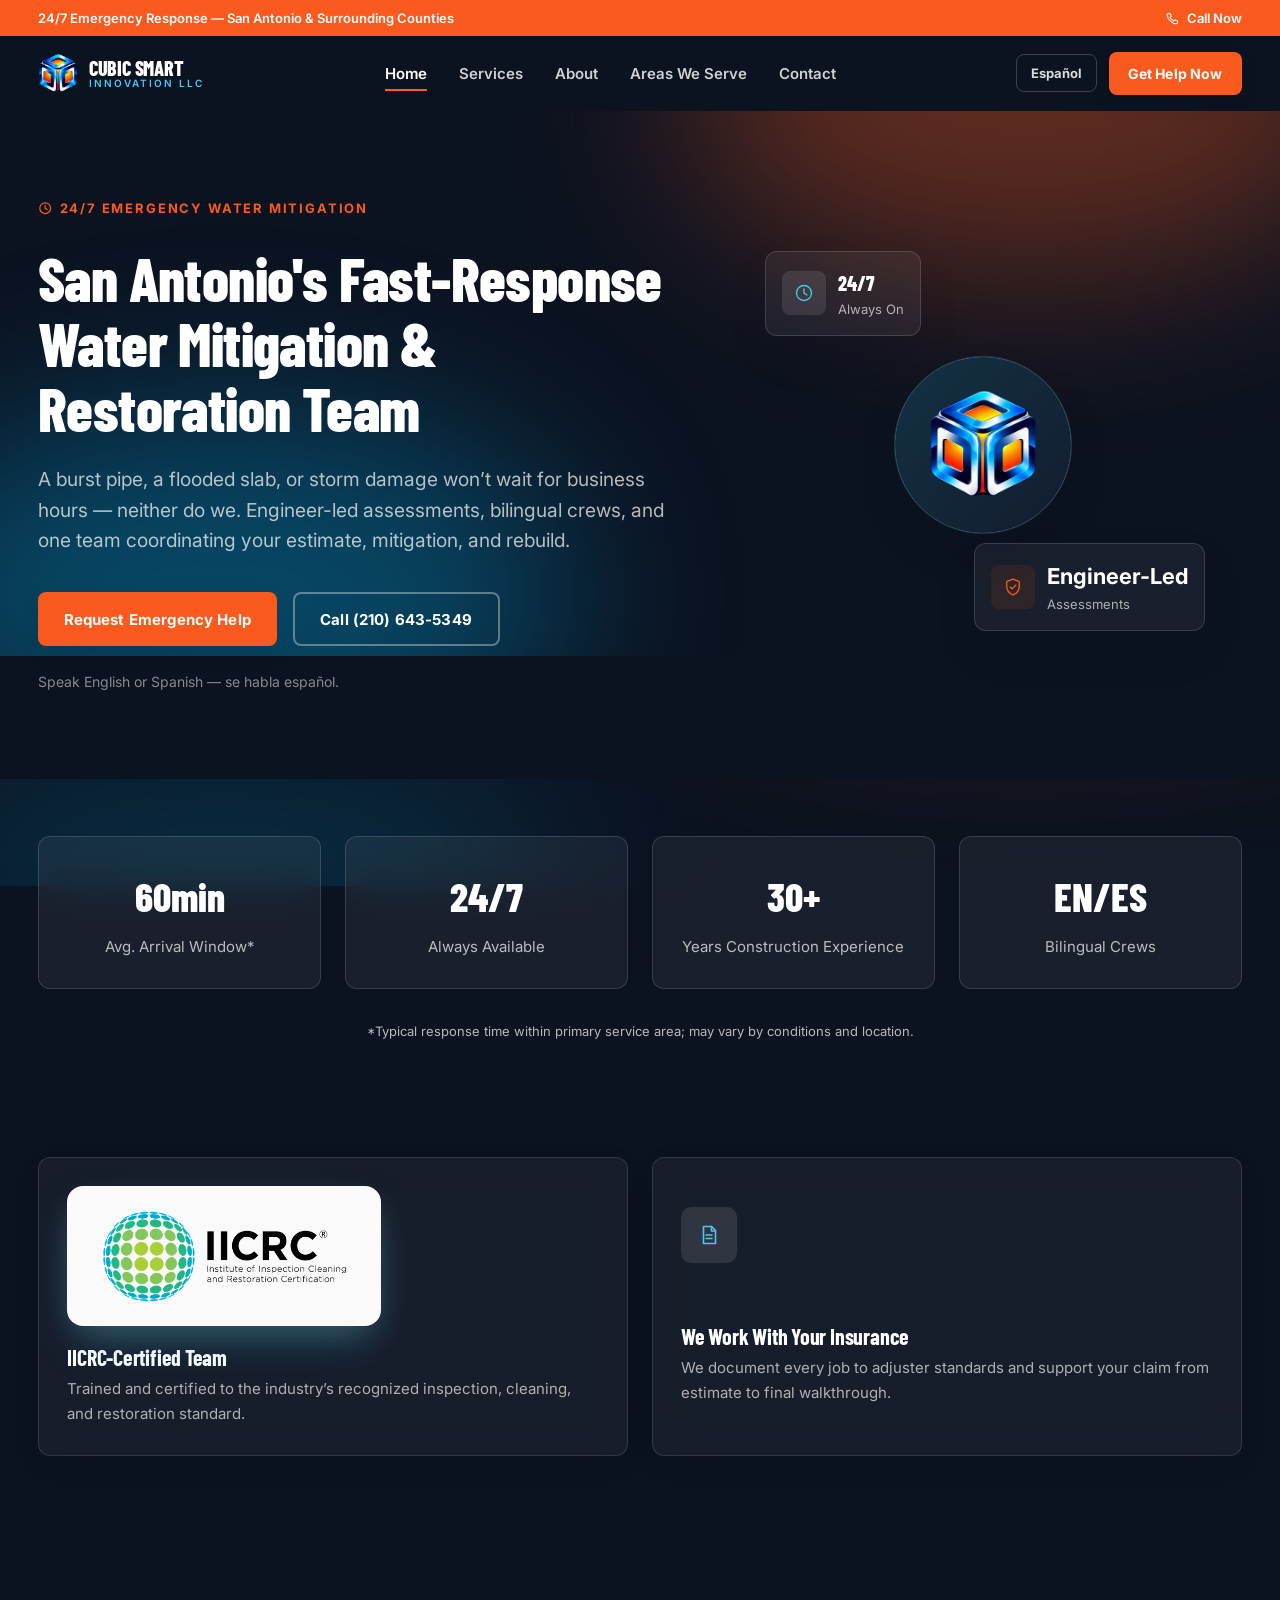
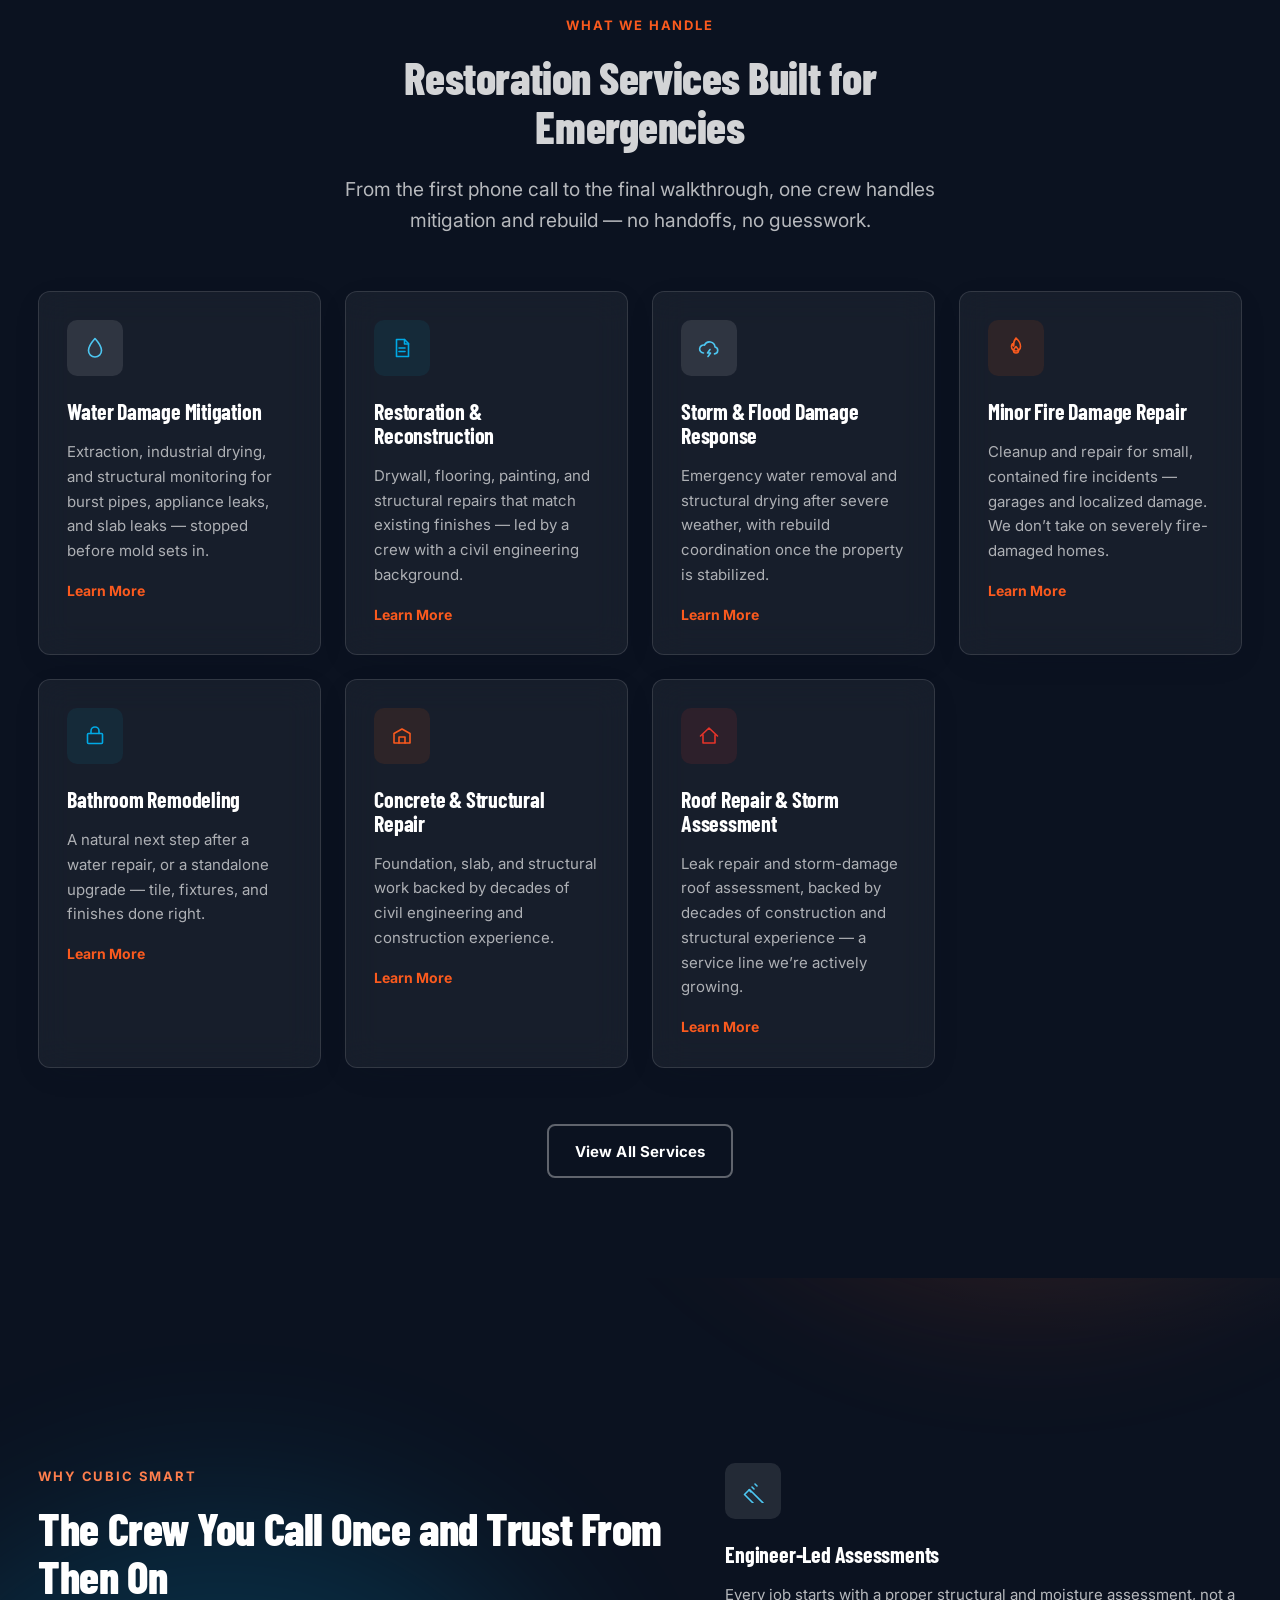
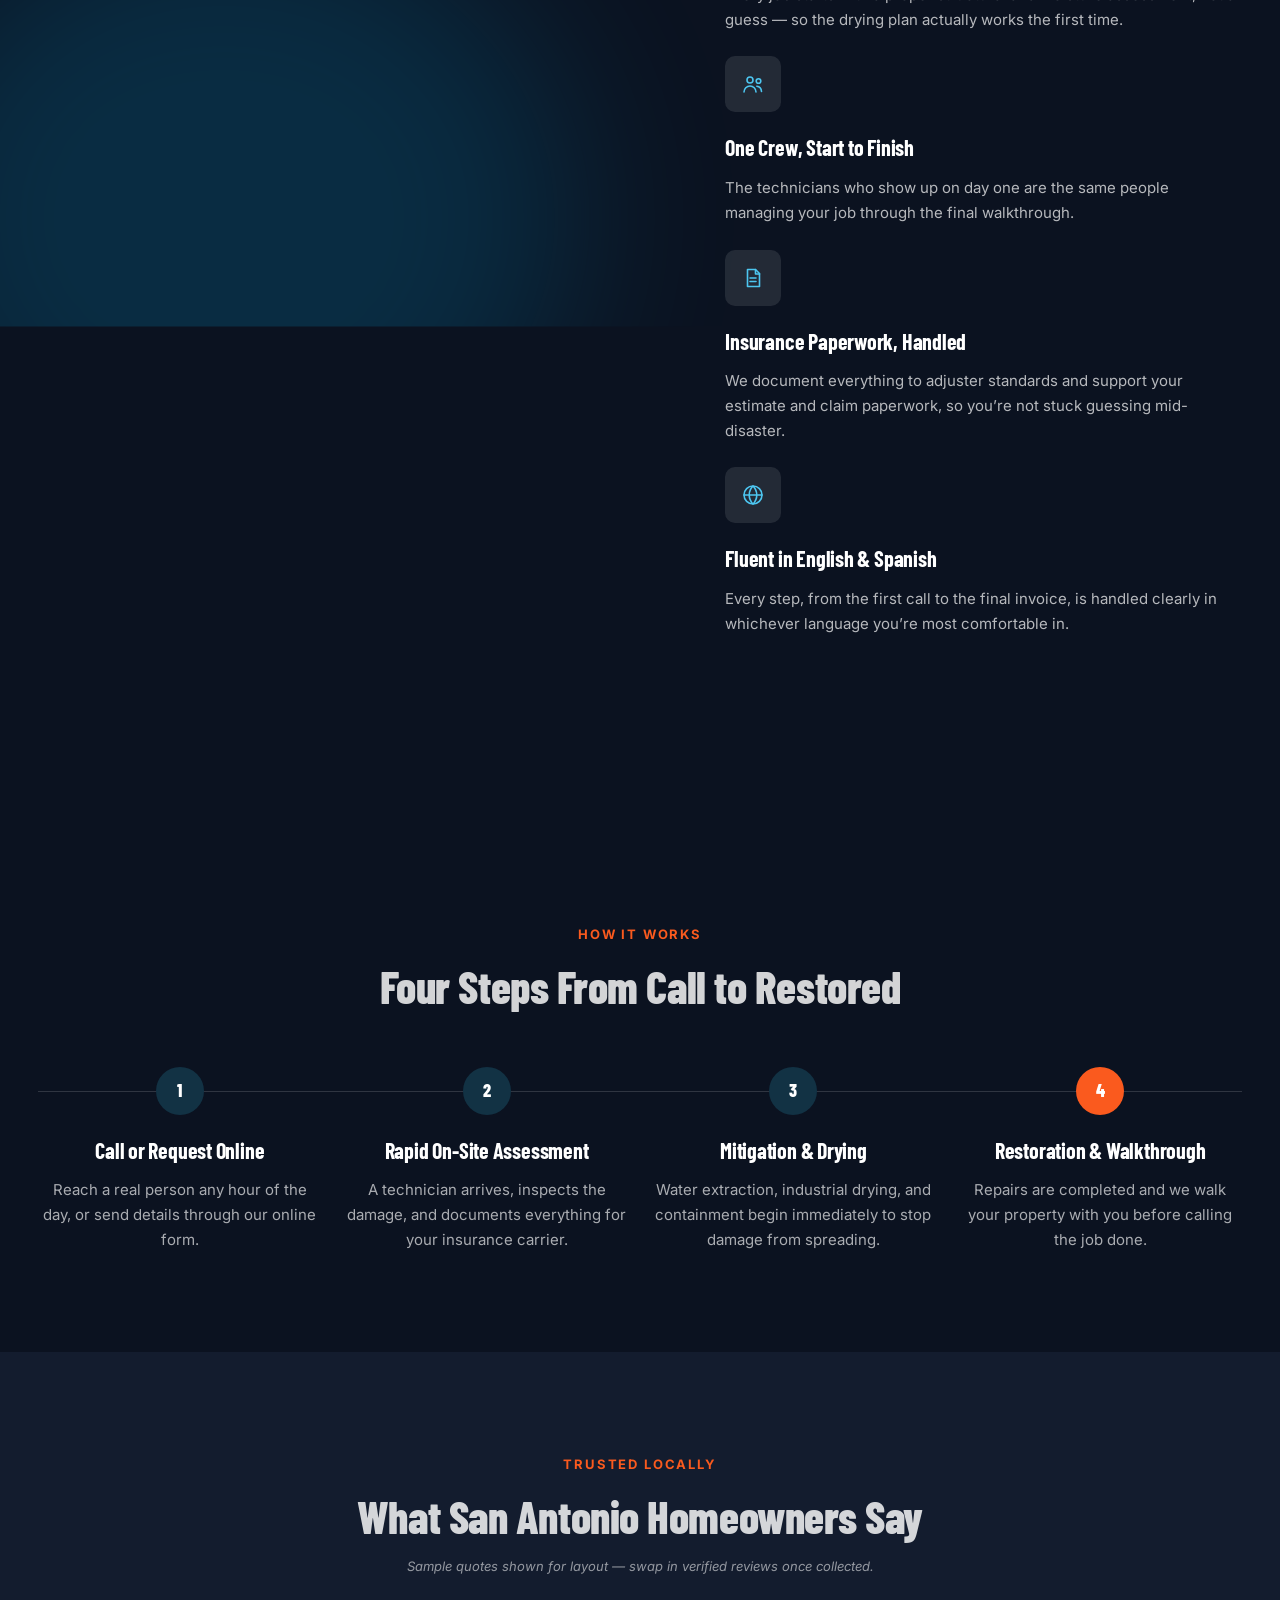
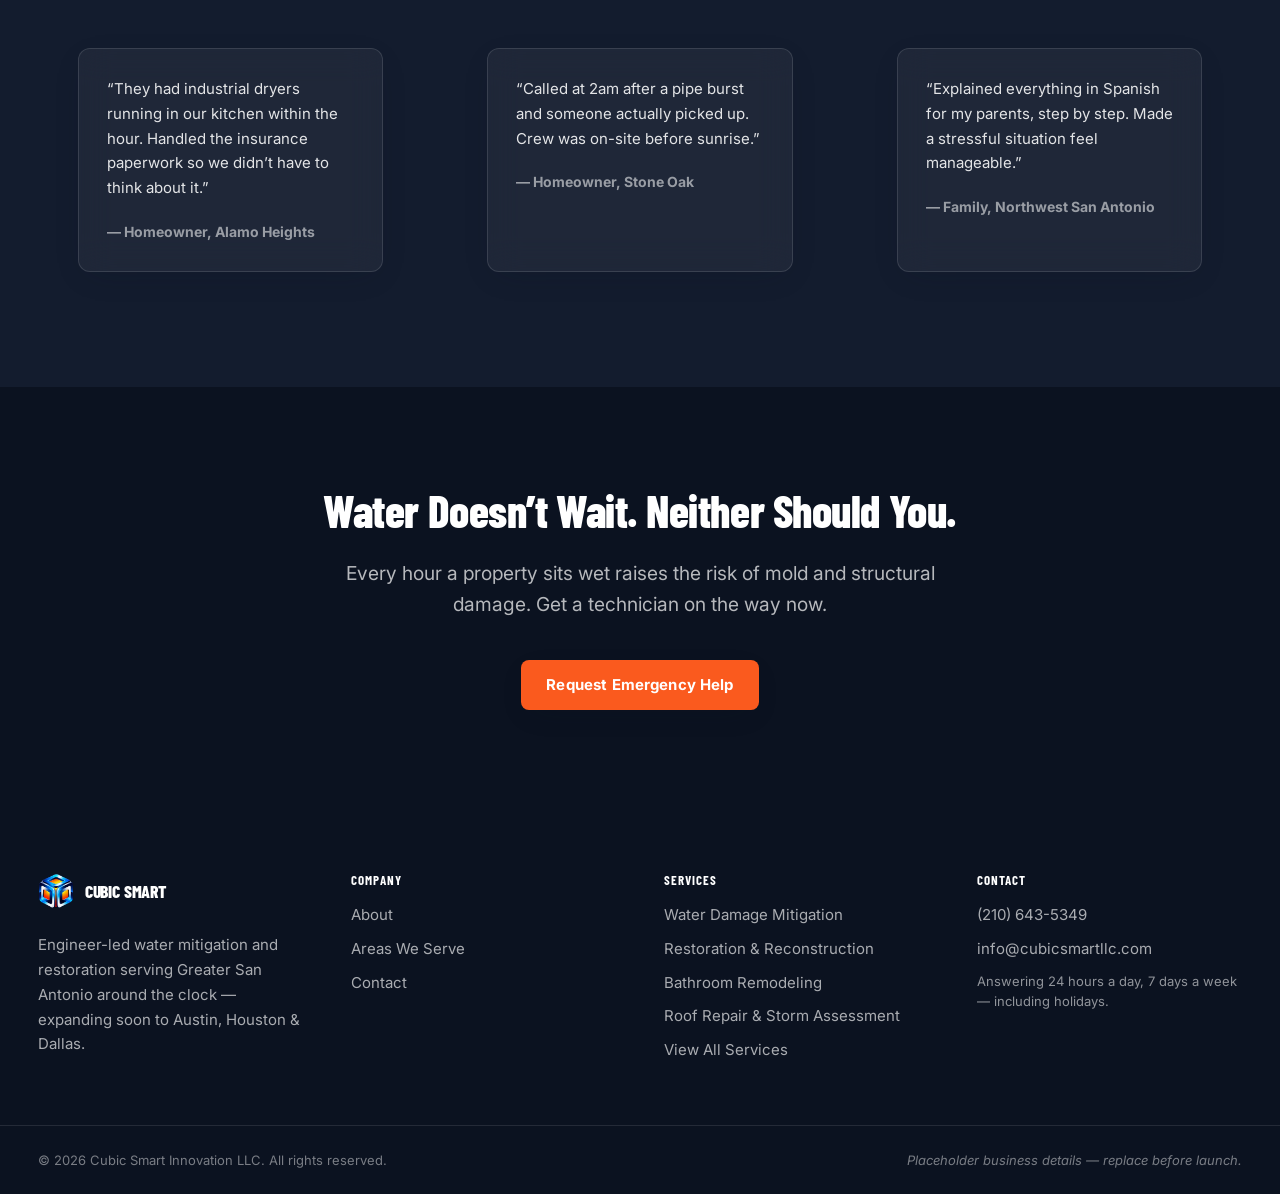
==== commit b62ecda0: "Polish pass: glass chips, bigger IICRC badge, stronger scroll parallax Extends the cursor-tracked gl" ====
--- a/index.html
+++ b/index.html
@@ -10,7 +10,7 @@
   <link rel="preconnect" href="https://fonts.googleapis.com" />
   <link rel="preconnect" href="https://fonts.gstatic.com" crossorigin />
   <link href="https://fonts.googleapis.com/css2?family=Barlow+Condensed:wght@500;600;700;800&family=Inter:wght@400;500;600;700;800&display=swap" rel="stylesheet" />
-  <link rel="stylesheet" href="src/style.css?v=18" />
+  <link rel="stylesheet" href="src/style.css?v=19" />
   <script type="module" src="src/js/main.js"></script>
 </head>
 <body>
--- a/src/style.css
+++ b/src/style.css
@@ -299,16 +299,16 @@
   display: inline-flex;
   align-items: center;
   justify-content: center;
-  padding: 1.1rem 1.6rem;
+  padding: 1.5rem 2.1rem;
   background: rgba(255,255,255,0.98);
-  border-radius: 14px;
+  border-radius: 16px;
   flex-shrink: 0;
   overflow: hidden;
   box-shadow:
-    0 14px 36px -10px rgba(0, 170, 230, 0.4),
-    0 10px 28px -12px rgba(250, 90, 30, 0.3);
-}
-.cert-badge img { position: relative; z-index: 1; height: 60px; width: auto; display: block; }
+    0 18px 44px -10px rgba(0, 170, 230, 0.45),
+    0 12px 34px -12px rgba(250, 90, 30, 0.35);
+}
+.cert-badge img { position: relative; z-index: 1; height: 92px; width: auto; display: block; }
 .cert-badge::after {
   content: '';
   position: absolute;
@@ -472,7 +472,7 @@
   outline: 1px solid rgba(255,255,255,0.15);
 }
 .ripple-core svg { width: 64px; height: 64px; color: var(--color-cyan-light); }
-.ripple-core img { width: 76px; height: auto; display: block; }
+.ripple-core img { width: 112px; height: auto; display: block; }
 
 .floating-badge {
   position: absolute;
@@ -579,9 +579,12 @@
    any leftover count in the middle instead, which reads as intentional. */
 .chip-grid { display: flex; flex-wrap: wrap; justify-content: center; gap: 0.75rem; }
 .chip {
+  position: relative;
   display: flex; align-items: center; gap: 0.6rem;
   padding: 0.85rem 1.1rem; border-radius: 8px;
   border: 1px solid rgba(255,255,255,0.12); background: rgba(255,255,255,0.05);
+  backdrop-filter: blur(14px); -webkit-backdrop-filter: blur(14px);
+  overflow: hidden;
   font-size: 0.9375rem; font-weight: 600; color: white;
   transition: transform 200ms ease, border-color 200ms ease, background 200ms ease;
 }
@@ -691,21 +694,21 @@
   transition: transform 260ms ease, border-color 260ms ease, box-shadow 260ms ease;
 }
 /* Cursor-tracked light sheen — JS sets --px/--py on mousemove; static center otherwise.
-   Shared with .card so every card sitewide (service cards, testimonials, values,
-   contact options) gets the same glass treatment without needing a second class. */
-.glass::before, .card::before {
+   Shared with .card and .chip so every glass surface sitewide (service cards,
+   testimonials, values, contact options, area chips) matches. */
+.glass::before, .card::before, .chip::before {
   content: '';
   position: absolute;
   inset: 0;
-  background: radial-gradient(220px circle at var(--px, 50%) var(--py, 50%), rgba(255,255,255,0.16), transparent 60%);
+  background: radial-gradient(160px circle at var(--px, 50%) var(--py, 50%), rgba(255,255,255,0.16), transparent 60%);
   opacity: 0;
   transition: opacity 320ms ease;
   pointer-events: none;
 }
-.glass:hover::before, .card:hover::before { opacity: 1; }
+.glass:hover::before, .card:hover::before, .chip:hover::before { opacity: 1; }
 .glass:hover { transform: translateY(-3px); border-color: rgba(255,255,255,0.28); box-shadow: 0 20px 50px -20px rgba(0,0,0,0.55); }
 @media (hover: none) {
-  .glass::before, .card::before { display: none; }
+  .glass::before, .card::before, .chip::before { display: none; }
 }
 
 /* ---------- Button click bloom ---------- */
